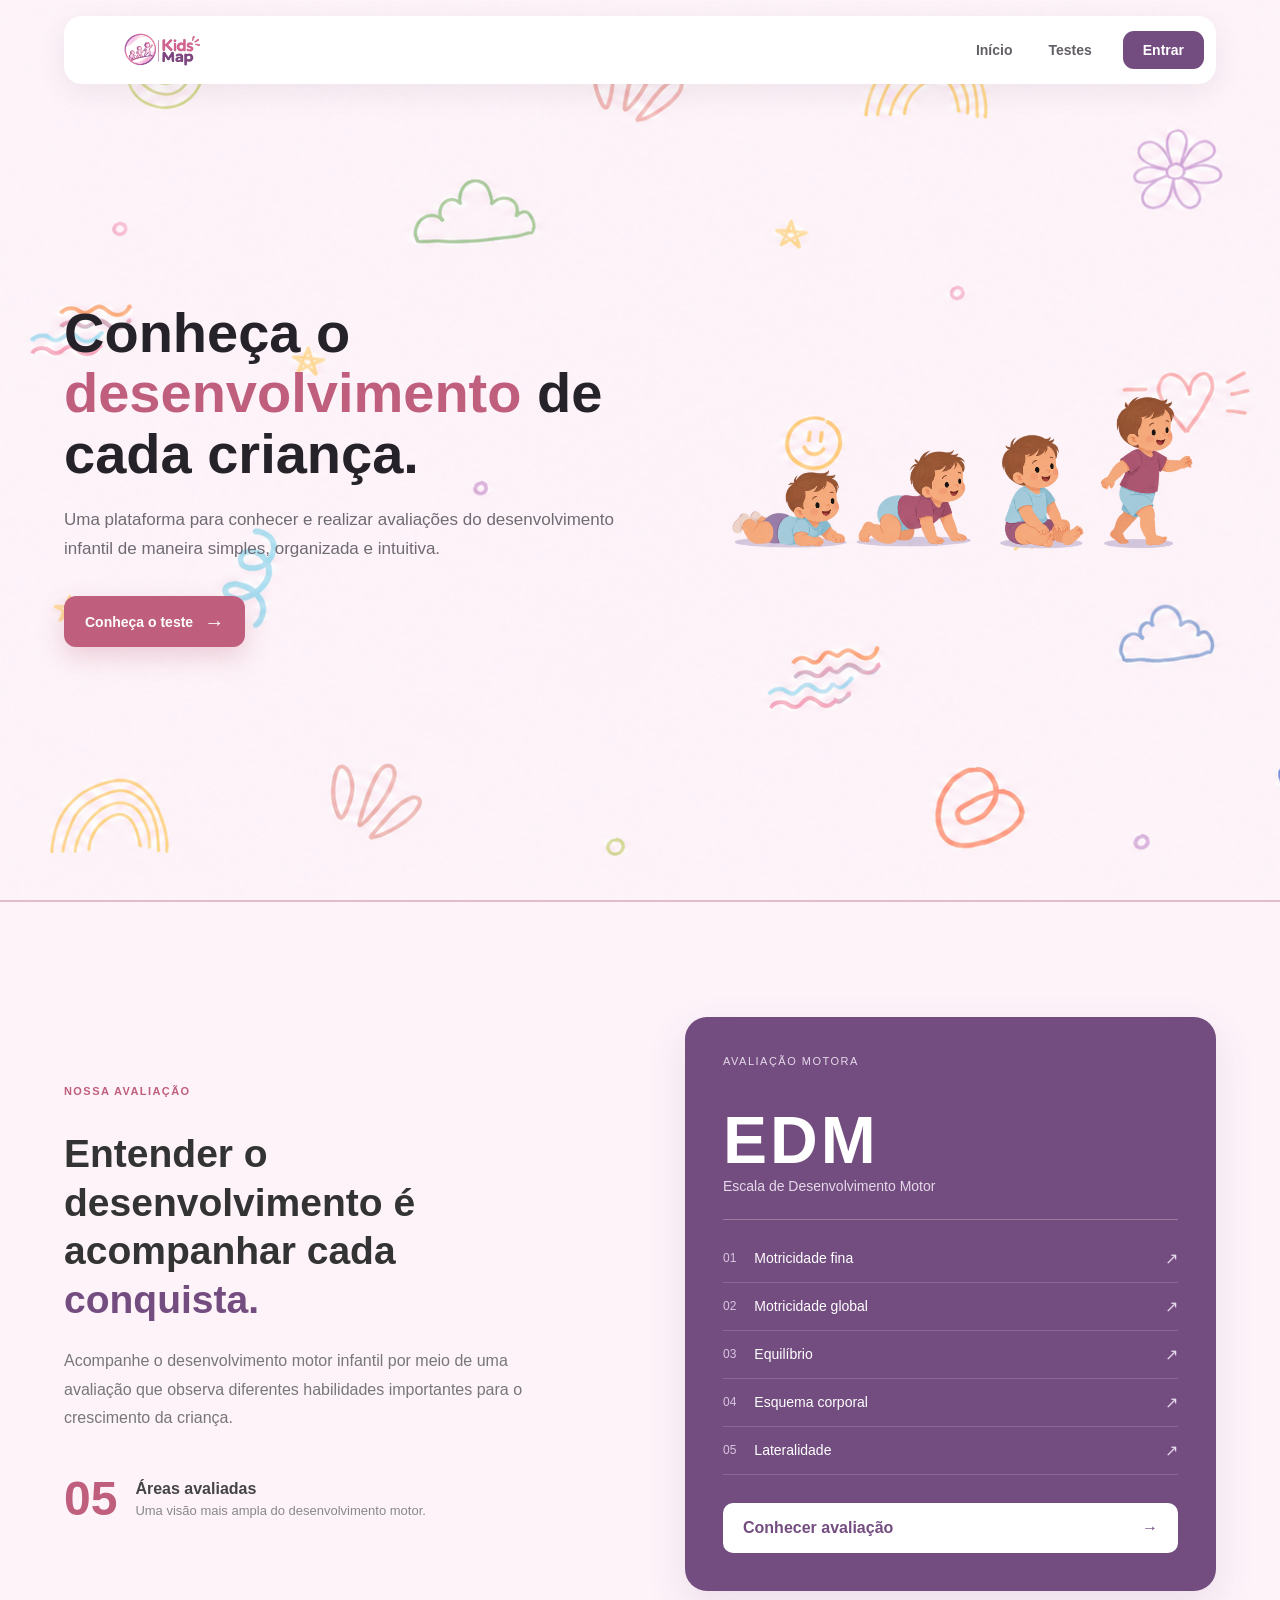
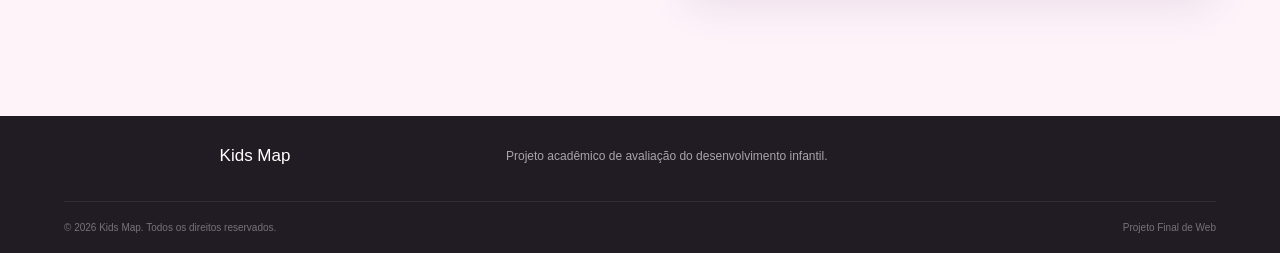
==== kids_map/index.html @ 522a92a3 "fs" ====
<!DOCTYPE html>
<html lang="pt-br">
<head>
    <meta charset="utf-8">
    <meta name="viewport" content="width=device-width, initial-scale=1">
    <title>kids map</title>
    <link rel="icon" type="image/x-icon" href="assets/imagens/icone.png">
    <link rel="stylesheet" href="./assets/css/index/estilo.css">
</head>

<body>
<!--nav-->
    <header>
        <nav>
            <!--verificar a logo com o nome para mudar essas linhas-->
              <a href="#" class="logo">
                  <img src="assets/imagens/logo.png" alt="Logo Desenvolve">
                </a>

            <button class="menu-botao"
                    type="button">
                <span></span>
                <span></span>
                <span></span>
            </button>
            <div class="nav-links">
                <a href="#inicio" class="link-nav">Início</a>
                <a href="#testes" class="link-nav">Testes</a>
                <a href="./entrada/login.php" class="nav-login">Entrar</a>
            </div>

        </nav>
    </header>
<!--hero e main-->
    <main>
<!--hero-->
        <section class="hero" id="inicio">

    <div class="hero-content">
        <h1>
            Conheça o
            <span>desenvolvimento</span>
            de cada criança.
        </h1>

        <p class="hero-descricao">
            Uma plataforma para conhecer e realizar avaliações
            do desenvolvimento infantil de maneira simples,
            organizada e intuitiva.
        </p>

        <div class="hero-botao">
            <a href="#testes" class="botao botao-1">
                Conheça o teste
                <span class="botao-flecha">→</span>
            </a>
        </div>
    </div>

    <div class="hero-image">
        <img src="assets/imagens/desen-infantil.png" alt="Crianças brincando">
    </div>

</section>
        
 <div class="divisor-secoes"></div>

       <!-- TESTES -->
<section class="testes" id="testes">

    <div class="testes-intro">

        <span class="section-label">NOSSA AVALIAÇÃO</span>

        <h2>
            Entender o desenvolvimento
            é acompanhar cada
            <span>conquista.</span>
        </h2>

        <p>
            Acompanhe o desenvolvimento motor infantil por meio
            de uma avaliação que observa diferentes habilidades
            importantes para o crescimento da criança.
        </p>

        <div class="testes-destaque">
            <span class="destaque-numero">05</span>
            <div>
                <strong>Áreas avaliadas</strong>
                <p>Uma visão mais ampla do desenvolvimento motor.</p>
            </div>
        </div>

    </div>

    <article class="edm-card">

        <div class="edm-card-topo">
            <span>AVALIAÇÃO MOTORA</span>
        </div>

        <div class="edm-titulo">
            <h3>EDM</h3>
            <p>Escala de Desenvolvimento Motor</p>
        </div>

        <div class="edm-linha"></div>

        <div class="edm-areas">

            <div class="edm-area">
                <span>01</span>
                <p>Motricidade fina</p>
                <span>↗</span>
            </div>

            <div class="edm-area">
                <span>02</span>
                <p>Motricidade global</p>
                <span>↗</span>
            </div>

            <div class="edm-area">
                <span>03</span>
                <p>Equilíbrio</p>
                <span>↗</span>
            </div>

            <div class="edm-area">
                <span>04</span>
                <p>Esquema corporal</p>
                <span>↗</span>
            </div>

            <div class="edm-area">
                <span>05</span>
                <p>Lateralidade</p>
                <span>↗</span>
            </div>

        </div>

        <a href="./entrada/cadastro.php" class="edm-botao">
            Conhecer avaliação
            <span>→</span>
        </a>

    </article>

</section>
    </main>
<!--footer-->
    <footer>

        <div class="footer-content">

            <a href="#inicio" class="logo footer-logo">Kids Map
        </a>

            <p>
                Projeto acadêmico de avaliação do desenvolvimento infantil.
            </p>

        </div>

        <div class="footer-bottom">
            <span>© 2026 Kids Map. Todos os direitos reservados.</span>
            <span>Projeto Final de Web</span>
        </div>

    </footer>

<script src="javascript/index.js" defer></script>
</body>
</html>
---- kids_map/assets/css/index/estilo.css ----
:root {
    --rosa-bebe: #FDF3F9;
    --rosa: #BF5F7D;
    --rosa-escuro: #a64d69;
    --roxo: #744D80;
    --roxo-escuro: #5f3e69;
    --azul: #067BC2;
    --azul-escuro: #05669f;
    --celeste: #C7EBF0;

    --preto: #000000;
    --texto: #252329;
    --texto-suave: #6f6b73;
    --branco: #ffffff;
    --fundo: #fbfafc;
    --fundo-roxo: #f5f0f6;

    --sombra: 0 18px 45px rgba(38, 23, 42, 0.10);
    --sombra-hover: 0 25px 55px rgba(38, 23, 42, 0.17);

    --radius: 24px;
    --transition: 0.3s ease;
}

* {
    margin: 0;
    padding: 0;
    box-sizing: border-box;
}

html {
    scroll-behavior: smooth;
    scroll-padding-top: 90px;
}

body {
    font-family: "DM Sans", sans-serif;
    color: var(--texto);
    background: var(--fundo);
    overflow-x: hidden;
}

a {
    color: var(--texto);
    text-decoration: none;
}

button,
a {
    -webkit-tap-highlight-color: transparent;
}

img {
    max-width: 100%;
}


/* ==================== NAVBAR ==================== */


.test-card {
    max-width: 680px;   /* era 420px */
    min-height: auto;
}

.card-areas {
    list-style: none;
    display: flex;
    flex-wrap: wrap;
    gap: 8px;
    margin-top: 20px;
}

.card-areas li {
    padding: 6px 12px;
    border-radius: 20px;
    background: var(--fundo-roxo);
    color: var(--roxo);
    font-size: 12px;
    font-weight: 700;
}

/* ==================== LOGO ==================== */

header {
    position: fixed;
    top: 0;
    left: 0;
    width: 100%;
    z-index: 1000;
    padding: 16px 5%;
}

nav {
    width: min(1180px, 100%);
    min-height: 68px;
    margin: 0 auto;
    padding: 0 12px 0 22px;

    display: flex;
    align-items: center;
    justify-content: space-between;

    background: #ffffff;
    border-radius: 18px;

    box-shadow: 0 8px 30px rgba(38, 23, 42, 0.07);
}

.logo {
    display: inline-flex;
    align-items: center;
    justify-content: center;
    margin-right: 20px;
}

.logo img {
    width: 150px;
    height: 50px;
    object-fit: contain;
}


.nav-links {
    display: flex;
    align-items: center;
    gap: 6px;
}

.link-nav {
    position: relative;
    padding: 10px 15px;
    color: #625e65;
    font-size: 14px;
    font-weight: bold;
    transition: var(--transition);
}

.link-nav::after {
    content: "";
    position: absolute;
    left: 15px;
    right: 15px;
    bottom: 5px;
    height: 2px;
    border-radius: 10px;
    background: var(--rosa);

    transform: scaleX(0);
    transform-origin: center;
    transition: var(--transition);
}

.link-nav:hover::after {
    transform: scaleX(1);
}

.nav-login {
    margin-left: 10px;
    padding: 11px 20px;

    color: var(--branco);
    background: var(--roxo);

    border-radius: 11px;
    font-size: 14px;
    font-weight: 700;

    transition: var(--transition);
}

.nav-login:hover {
    background: var(--roxo-escuro);
    transform: translateY(-2px);
    box-shadow: 0 8px 18px rgba(116, 77, 128, 0.25);
}

.menu-botao {
    display: none;
    width: 43px;
    height: 43px;

    border: 0;
    border-radius: 12px;
    background: var(--fundo-roxo);
    cursor: pointer;

    align-items: center;
    justify-content: center;
    flex-direction: column;
    gap: 5px;
}

.menu-botao span {
    display: block;
    width: 20px;
    height: 2px;
    border-radius: 10px;
    background: var(--roxo);
    transition: var(--transition);
}


/* ==================== HERO ==================== */

.hero {
    min-height: 100vh;
    position: relative;

    display: flex;
    align-items: center;
    gap: 40px;

    padding: 150px max(5%, calc((100vw - 1180px) / 2)) 100px;

    overflow: hidden;

    background-image: url("../../imagens/fundo.png");
    background-size: cover;
    background-position: center;
    background-repeat: no-repeat;
}

.hero-content {
    flex: 1.2;
}

.hero h1 {
    width: 100%;
    max-width: 680px;
    margin-bottom: 22px;

    font-family: "Plus Jakarta Sans", sans-serif;
    font-size: 56px;
    line-height: 1.08;
    font-weight: 800;
}

.hero h1 span {
    display: inline;
    color: var(--rosa);
}

.hero-descricao {
    width: 100%;
    max-width: 590px;
    margin-bottom: 32px;

    color: var(--texto-suave);
    font-size: 17px;
    line-height: 1.70;
}

.hero-image {
    flex: 1;
    margin: 0;

    display: flex;
    justify-content: flex-end;
    align-items: center;
}

.hero-image img {
    display: block;
    width: 100%;
    max-width: 520px;
    height: auto;
    border-radius: 0;
}

.hero-botao {
    display: flex;
    align-items: center;
    gap: 12px;
    flex-wrap: wrap;
}

.botao {
    height: 51px;
    padding: 0 21px;

    display: inline-flex;
    align-items: center;
    justify-content: center;
    gap: 11px;

    border-radius: 12px;

    font-size: 14px;
    font-weight: 700;

    transition: var(--transition);
}

.botao-1 {
    color: var(--branco);
    background: var(--rosa);
    box-shadow: 0 10px 24px rgba(191, 95, 125, 0.25);
}

.botao-1:hover {
    background: var(--rosa-escuro);
    transform: translateY(-3px);
    box-shadow: 0 15px 30px rgba(191, 95, 125, 0.30);
}

.botao-flecha {
    font-size: 20px;
    line-height: 1;
    transition: var(--transition);
}

.botao-1:hover .botao-flecha {
    transform: translateX(4px);
}



/* ==================== TESTES ==================== */

.testes {
    padding: 110px 10%;
    display: grid;
    grid-template-columns: 1fr 1fr;
    align-items: center;
    gap: 90px;
    background: #FAF8FB;
}

.testes-intro {
    max-width: 480px;
}

.testes-intro h2 {
    font-size: 39px;
    line-height: 1.25;
    color: #333;
    margin: 22px 0;
}

.testes-intro h2 span {
    color: #744D80;
}

.testes-intro > p {
    color: #777;
    font-size: 16px;
    line-height: 1.8;
}

.testes-destaque {
    display: flex;
    align-items: center;
    gap: 18px;
    margin-top: 38px;
}

.destaque-numero {
    font-size: 48px;
    font-weight: 600;
    color: #BF5F7D;
}

.testes-destaque strong {
    color: #444;
}

.testes-destaque p {
    font-size: 13px;
    color: #888;
    margin-top: 5px;
}

.edm-card {
    background: var(--roxo);
    color: white;
    padding: 38px;
    border-radius: 22px;
    box-shadow: 0 15px 40px rgba(116, 77, 128, 0.12);
}

.edm-card-topo {
    display: flex;
    justify-content: space-between;
    font-size: 11px;
    letter-spacing: 1.5px;
    color: #E5D9E9;
}

.edm-titulo {
    margin: 35px 0 25px;
}

.edm-titulo h3 {
    font-size: 66px;
    font-weight: 600;
    letter-spacing: 3px;
}

.edm-titulo p {
    color: #E5D9E9;
    font-size: 14px;
}

.edm-linha {
    height: 1px;
    background: rgba(255,255,255,0.25);
    margin-bottom: 15px;
}

.edm-area {
    display: flex;
    align-items: center;
    gap: 18px;
    padding: 14px 0;
    border-bottom: 1px solid rgba(255,255,255,0.15);
}

.edm-area > span:first-child {
    color: #D9C5E0;
    font-size: 12px;
}

.edm-area p {
    flex: 1;
    font-size: 14px;
}

.edm-area > span:last-child {
    color: #E5D9E9;
}

.edm-botao {
    display: flex;
    justify-content: space-between;
    align-items: center;
    margin-top: 28px;
    padding: 16px 20px;
    background: white;
    color: #744D80;
    text-decoration: none;
    border-radius: 10px;
    font-weight: 600;
    transition: 0.3s;
}

.edm-botao:hover {
    background: #F3EAF5;
    transform: translateY(-3px);
}


.testes {
    position: relative;
    overflow: hidden;
    padding: 115px 5% 125px;
    background: var(--rosa-bebe);
}

.section-heading {
    width: min(700px, 100%);
    margin: 0 auto 58px;
    text-align: center;
}

.section-label {
    display: inline-block;
    margin-bottom: 11px;

    color: var(--rosa);
    font-size: 11px;
    font-weight: 800;
    letter-spacing: 0.13em;
}

.section-heading h2,
.about-content h2 {
    font-family: "Plus Jakarta Sans", sans-serif;
    font-size: 42px;
    line-height: 1.15;
    letter-spacing: -0.045em;
}

.section-heading h2 span,
.about-content h2 span {
    color: var(--roxo);
}

.section-heading p {
    width: 100%;
    max-width: 540px;
    margin: 15px auto 0;

    color: var(--texto-suave);
    font-size: 15px;
}

.cards-container {
    width: min(1120px, 100%);
    margin: 0 auto;

    display: flex;
    flex-direction: row;
    justify-content: center;
    gap: 24px;
}

.test-card {
    width: 100%;
    max-width: 420px;
    min-height: 380px;
    position: relative;
    overflow: hidden;

    display: flex;
    flex-direction: column;

    padding: 29px;

    background: var(--branco);
    border: 1px solid #eee9ef;
    border-radius: var(--radius);

    box-shadow: 0 12px 35px rgba(38, 23, 42, 0.06);

    transition: transform 0.35s ease, box-shadow 0.35s ease;
}

.test-card::before {
    content: "";
    width: 115px;
    height: 115px;

    position: absolute;
    right: -50px;
    top: -50px;

    border-radius: 50%;
    opacity: 0.10;

    transition: 0.35s ease;
}

.test-card:hover {
    transform: translateY(-9px);
    box-shadow: var(--sombra-hover);
}

.test-card:hover::before {
    transform: scale(1.45);
}

.card-pink::before   { background: var(--rosa); }
.card-purple::before { background: var(--roxo); }
.card-blue::before   { background: var(--azul); }

.card-content {
    margin-top: 39px;
}

.card-label {
    color: #aaa4ac;
    font-size: 9px;
    font-weight: 800;
    letter-spacing: 0.13em;
}

.card-content h3 {
    margin-top: 4px;

    font-family: "Plus Jakarta Sans", sans-serif;
    font-size: 42px;
    line-height: 1;
    letter-spacing: -0.05em;
}

.card-pink h3   { color: var(--rosa); }
.card-purple h3 { color: var(--roxo); }
.card-blue h3   { color: var(--azul); }

.card-line {
    width: 36px;
    height: 3px;
    margin: 19px 0;

    border-radius: 10px;
}

.card-pink .card-line   { background: var(--rosa); }
.card-purple .card-line { background: var(--roxo); }
.card-blue .card-line   { background: var(--azul); }

.card-content p {
    color: var(--texto-suave);
    font-size: 13px;
    line-height: 1.7;
}

.card-link {
    margin-top: auto;
    padding-top: 24px;

    display: flex;
    align-items: center;
    gap: 8px;

    font-size: 12px;
    font-weight: 800;

    transition: var(--transition);
}

.card-pink .card-link   { color: var(--rosa); }
.card-purple .card-link { color: var(--roxo); }
.card-blue .card-link   { color: var(--azul); }

.card-link span {
    font-size: 19px;
    transition: var(--transition);
}

.card-link:hover span {
    transform: translateX(5px);
}



/* ==================== FOOTER ==================== */

footer {
    padding: 30px 5% 20px;
    background: #211c23;
    color: var(--branco);
}

.footer-content {
    width: min(1180px, 100%);
    margin: 0 auto;

    display: grid;
    grid-template-columns: 1.2fr 1fr 1fr;
    align-items: center;
    gap: 40px;
}

.footer-logo {
    color: var(--branco);
    font-family: "Plus Jakarta Sans", sans-serif;
    font-size: 17px;
}

.footer-content > p {
    max-width: 330px;
    color: #aaa3ac;
    font-size: 12px;
}

.footer-links {
    display: flex;
    justify-content: flex-end;
    gap: 22px;
}

.footer-links a {
    color: #c2bcc3;
    font-size: 12px;
    transition: var(--transition);
}

.footer-links a:hover {
    color: var(--celeste);
}

.footer-bottom {
    width: min(1180px, 100%);
    margin: 35px auto 0;
    padding-top: 20px;

    display: flex;
    justify-content: space-between;

    border-top: 1px solid rgba(255, 255, 255, 0.08);

    color: #77717a;
    font-size: 10px;
}
 .divisor-secoes {
    width: 100%;
    height: 1.5px;
    background: var(--rosa);
    opacity: 0.4;
}


/* ==================== RESPONSIVIDADE ==================== */

/* ================= TABLET ================= */
@media (max-width: 1000px) {

    .hero {
        gap: 20px;
    }

    .hero h1 {
        font-size: 44px;
    }

    .hero-descricao {
        font-size: 16px;
    }

    .about-section {
        gap: 50px;
    }

    .footer-content {
        grid-template-columns: 1fr 1fr;
    }

    .footer-content > p {
        order: 3;
        grid-column: 1 / -1;
        max-width: none;
    }
}

/* ================= CELULAR ================= */
@media (max-width: 760px) {

    html {
        scroll-padding-top: 80px;
    }

    /* NAV */
    header {
        padding: 10px 4%;
    }

    nav {
        position: relative;
        min-height: 61px;
        padding-left: 15px;
    }
   

    .logo {
        font-size: 16px;
    }

    .logo {
        margin-right: 0;
    }

    .logo img {
        width: 120px;
        height: 44px;
    }

    .menu-botao {
        display: flex;
    }

    .menu-botao.active span:nth-child(1) {
        transform: translateY(7px) rotate(45deg);
    }

    .menu-botao.active span:nth-child(2) {
        opacity: 0;
    }

    .menu-botao.active span:nth-child(3) {
        transform: translateY(-7px) rotate(-45deg);
    }

    .nav-links {
        position: absolute;
        top: calc(100% + 8px);
        left: 0;
        right: 0;

        flex-direction: column;
        align-items: stretch;
        gap: 2px;
        padding: 10px;

        background: rgba(255, 255, 255, 0.98);
        border: 1px solid rgba(116, 77, 128, 0.10);
        border-radius: 17px;
        box-shadow: var(--sombra);

        opacity: 0;
        visibility: hidden;
        transform: translateY(-8px);
        transition: var(--transition);
    }

    .nav-links.open {
        opacity: 1;
        visibility: visible;
        transform: translateY(0);
    }

    .link-nav {
        padding: 12px 14px;
        border-radius: 9px;
    }

    .link-nav::after {
        display: none;
    }

    .link-nav:hover {
        background: var(--fundo-roxo);
    }

    .nav-login {
        margin: 5px 0 0;
        text-align: center;
    }

    /* HERO */
    .hero {
        min-height: auto;
        flex-direction: column;
        gap: 35px;
        padding: 120px 6% 60px;
    }

    .hero-content {
        flex: none;
        width: 100%;
        text-align: center;
    }

    .hero h1 {
        font-size: 38px;
        margin-inline: auto;
    }

    .hero-descricao {
        margin: 0 auto 28px;
        font-size: 14px;
    }

    .hero-botao {
        justify-content: center;
    }

    .botao {
        height: 48px;
        font-size: 13px;
    }

    .hero-image {
        flex: none;
        width: 100%;
        justify-content: center;
    }

    .hero-image img {
        max-width: 420px;
        margin: 0 auto;
    }

    /* TESTE */
    .testes {
        padding: 80px 6%;
    }

    .section-heading {
        margin-bottom: 40px;
    }

    .section-heading h2,
    .about-content h2 {
        font-size: 32px;
    }

    .section-heading p {
        font-size: 13px;
    }

    .cards-container {
        flex-direction: column;
        align-items: center;
        gap: 17px;
    }

    .test-card {
        min-height: 340px;
        padding: 25px;
    }

    .card-content {
        margin-top: 30px;
    }

    /* FOOTER */
    footer {
        padding: 10px 6% 5px;
    }

    .footer-content {
        grid-template-columns: 1fr;
        gap: 7px;
    }

    .footer-content > p {
        grid-column: auto;
        order: initial;
    }

    .footer-links {
        justify-content: flex-start;
        flex-wrap: wrap;
        gap: 10px;
    }

    .footer-bottom {
        flex-direction: column;
        gap: 6px;
        line-height: 1.5;
    }
}

/* ================= 850px ================= */
@media (max-width: 850px) {
    .testes {
        grid-template-columns: 1fr;
        gap: 45px;
        padding: 75px 7%;
    }

    .testes-intro h2 {
        font-size: 32px;
    }

    .edm-card {
        padding: 28px;
    }
}

/* ================= CELULARES PEQUENOS ================= */
@media (max-width: 400px) {

    .hero {
        padding-left: 5%;
        padding-right: 5%;
    }

    .hero h1 {
        font-size: 34px;
    }

    .hero-botao {
        flex-direction: column;
        width: 100%;
    }

    .hero-botao .botao {
        width: 100%;
    }

    .test-card {
        min-height: 325px;
    }
}
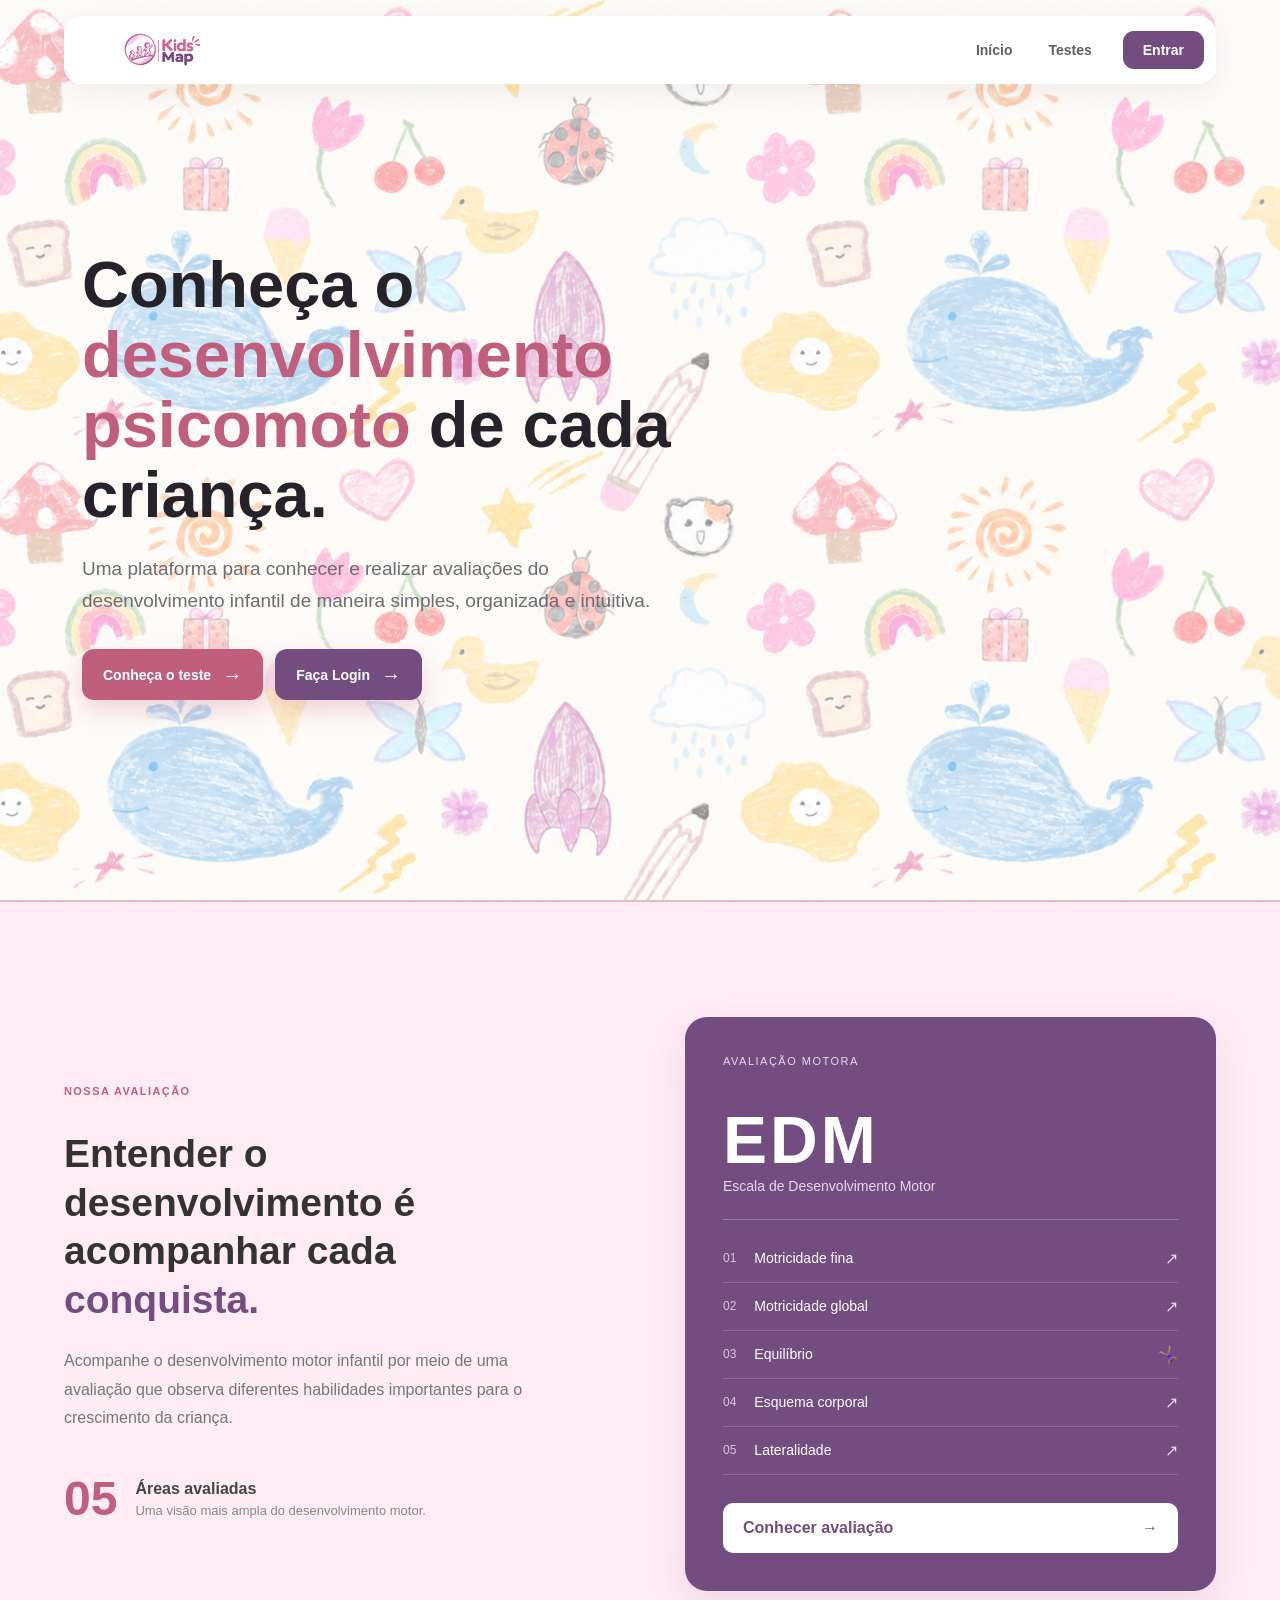
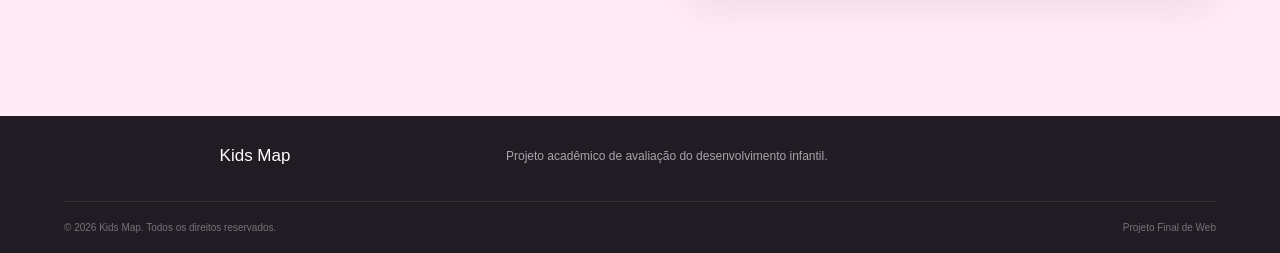
==== commit 153df2f1: "aa" ====
--- a/kids_map/index.html
+++ b/kids_map/index.html
@@ -5,16 +5,17 @@
     <meta name="viewport" content="width=device-width, initial-scale=1">
     <title>kids map</title>
     <link rel="icon" type="image/x-icon" href="assets/imagens/icone.png">
-    <link rel="stylesheet" href="./assets/css/index/estilo.css">
+    <link rel="stylesheet" href="./assets/css/index/index.css">
 </head>
 
 <body>
 <!--nav-->
     <header>
+
         <nav>
             <!--verificar a logo com o nome para mudar essas linhas-->
               <a href="#" class="logo">
-                  <img src="assets/imagens/logo.png" alt="Logo Desenvolve">
+                  <img src="assets/imagens/logo.png" alt="Logo Kids Map">
                 </a>
 
             <button class="menu-botao"
@@ -39,7 +40,7 @@
     <div class="hero-content">
         <h1>
             Conheça o
-            <span>desenvolvimento</span>
+            <span>desenvolvimento psicomoto</span>
             de cada criança.
         </h1>
 
@@ -54,12 +55,15 @@
                 Conheça o teste
                 <span class="botao-flecha">→</span>
             </a>
+            <a href="./entrada/login.php" class="botao botao-2">
+               Faça Login
+                <span class="botao-flecha">→</span>
+            </a>
+          
         </div>
     </div>
 
-    <div class="hero-image">
-        <img src="assets/imagens/desen-infantil.png" alt="Crianças brincando">
-    </div>
+
 
 </section>
         
@@ -124,7 +128,7 @@
             <div class="edm-area">
                 <span>03</span>
                 <p>Equilíbrio</p>
-                <span>↗</span>
+                <span>🤸🏽‍♀️</span>
             </div>
 
             <div class="edm-area">
@@ -171,6 +175,6 @@
 
     </footer>
 
-<script src="javascript/index.js" defer></script>
+<script src="assets/javascript/1-pagina-inicial.js"></script>
 </body>
 </html>
--- a/kids_map/assets/css/index/index.css
+++ b/kids_map/assets/css/index/index.css
@@ -0,0 +1,1028 @@
+:root {
+    --rosa-bebe: #ffecf4;
+    --rosa: #BF5F7D;
+    --rosa-escuro: #a64d69;
+    --roxo: #744D80;
+    --roxo-escuro: #5f3e69;
+    --azul: #067BC2;
+    --azul-escuro: #05669f;
+    --celeste: #C7EBF0;
+
+    --preto: #000000;
+    --texto: #252329;
+    --texto-suave: #6f6b73;
+    --branco: #ffffff;
+    --fundo: #fbfafc;
+    --fundo-roxo: #f5f0f6;
+
+    --sombra: 0 18px 45px rgba(38, 23, 42, 0.10);
+    --sombra-hover: 0 25px 55px rgba(38, 23, 42, 0.17);
+
+    --radius: 24px;
+    --transition: 0.3s ease;
+}
+
+* {
+    margin: 0;
+    padding: 0;
+    box-sizing: border-box;
+}
+
+html {
+    scroll-behavior: smooth;
+    scroll-padding-top: 90px;
+}
+
+body {
+    font-family: "DM Sans", sans-serif;
+    color: var(--texto);
+    background: var(--fundo);
+    overflow-x: hidden;
+}
+
+a {
+    color: var(--texto);
+    text-decoration: none;
+}
+
+button,
+a {
+    -webkit-tap-highlight-color: transparent;
+}
+
+img {
+    max-width: 100%;
+}
+
+
+/* ==================== NAVBAR ==================== */
+
+
+.test-card {
+    max-width: 680px;   /* era 420px */
+    min-height: auto;
+}
+
+.card-areas {
+    list-style: none;
+    display: flex;
+    flex-wrap: wrap;
+    gap: 8px;
+    margin-top: 20px;
+}
+
+.card-areas li {
+    padding: 6px 12px;
+    border-radius: 20px;
+    background: var(--fundo-roxo);
+    color: var(--roxo);
+    font-size: 12px;
+    font-weight: 700;
+}
+
+/* ==================== LOGO ==================== */
+
+header {
+    position: fixed;
+    top: 0;
+    left: 0;
+    width: 100%;
+    z-index: 1000;
+    padding: 16px 5%;
+}
+
+nav {
+    width: min(1180px, 100%);
+    min-height: 68px;
+    margin: 0 auto;
+    padding: 0 12px 0 22px;
+
+    display: flex;
+    align-items: center;
+    justify-content: space-between;
+
+    background: #ffffff;
+    border-radius: 18px;
+
+    box-shadow: 0 8px 30px rgba(38, 23, 42, 0.07);
+}
+
+.logo {
+    display: inline-flex;
+    align-items: center;
+    justify-content: center;
+    margin-right: 20px;
+}
+
+.logo img {
+    width: 150px;
+    height: 50px;
+    object-fit: contain;
+}
+
+
+.nav-links {
+    display: flex;
+    align-items: center;
+    gap: 6px;
+}
+
+.link-nav {
+    position: relative;
+    padding: 10px 15px;
+    color: #625e65;
+    font-size: 14px;
+    font-weight: bold;
+    transition: var(--transition);
+}
+
+.link-nav::after {
+    content: "";
+    position: absolute;
+    left: 15px;
+    right: 15px;
+    bottom: 5px;
+    height: 2px;
+    border-radius: 10px;
+    background: var(--rosa);
+
+    transform: scaleX(0);
+    transform-origin: center;
+    transition: var(--transition);
+}
+
+.link-nav:hover::after {
+    transform: scaleX(1);
+}
+
+.nav-login {
+    margin-left: 10px;
+    padding: 11px 20px;
+
+    color: var(--branco);
+    background: var(--roxo);
+
+    border-radius: 11px;
+    font-size: 14px;
+    font-weight: 700;
+
+    transition: var(--transition);
+}
+
+.nav-login:hover {
+    background: var(--roxo-escuro);
+    transform: translateY(-2px);
+    box-shadow: 0 8px 18px rgba(116, 77, 128, 0.25);
+}
+
+.menu-botao {
+    display: none;
+    width: 43px;
+    height: 43px;
+
+    border: 0;
+    border-radius: 12px;
+    background: var(--fundo-roxo);
+    cursor: pointer;
+
+    align-items: center;
+    justify-content: center;
+    flex-direction: column;
+    gap: 5px;
+}
+
+.menu-botao span {
+    display: block;
+    width: 20px;
+    height: 2px;
+    border-radius: 10px;
+    background: var(--roxo);
+    transition: var(--transition);
+}
+
+
+/* ==================== HERO ==================== */
+
+.hero {
+    min-height: 100vh;
+    position: relative;
+
+    display: flex;
+    align-items: center;
+    gap: 40px;
+
+    padding: 150px max(5%, calc((100vw - 1180px) / 2)) 100px;
+
+    overflow: hidden;
+
+    background-image: url("../../imagens/fundo.png");
+    background-size: cover;
+    background-position: center;
+    background-repeat: no-repeat;
+}
+
+.hero-content {
+
+    padding-left: 18px;
+}
+
+
+.hero h1 {
+    width: 100%;
+    max-width: 680px;
+    margin-bottom: 22px;
+
+    font-family: "Plus Jakarta Sans", sans-serif;
+    font-size: 65px;
+    line-height: 1.08;
+    font-weight: 800;
+}
+
+.hero h1 span {
+    display: inline;
+    color: var(--rosa);
+}
+
+.hero-descricao {
+    width: 100%;
+    max-width: 590px;
+    margin-bottom: 32px;
+
+    color: var(--texto-suave);
+    font-size: 19px;
+    line-height: 1.70;
+}
+
+.hero-image {
+    flex: 1;
+    margin: 0;
+
+    display: flex;
+    justify-content: flex-end;
+    align-items: center;
+}
+
+.hero-image img {
+    display: block;
+    width: 100%;
+    max-width: 520px;
+    height: auto;
+    border-radius: 0;
+}
+
+.hero-botao {
+    display: flex;
+    align-items: center;
+    gap: 12px;
+    flex-wrap: wrap;
+}
+
+.botao {
+    height: 51px;
+    padding: 0 21px;
+
+    display: inline-flex;
+    align-items: center;
+    justify-content: center;
+    gap: 11px;
+
+    border-radius: 12px;
+
+    font-size: 14px;
+    font-weight: 700;
+
+    transition: var(--transition);
+}
+
+.botao-1 {
+    color: var(--branco);
+    background: var(--rosa);
+    box-shadow: 0 10px 24px rgba(191, 95, 125, 0.25);
+}
+
+.botao-1:hover {
+    background: var(--rosa-escuro);
+    transform: translateY(-3px);
+    box-shadow: 0 15px 30px rgba(191, 95, 125, 0.30);
+}
+
+.botao-2{
+    color: var(--branco);
+    background: var(--roxo);
+    box-shadow: 0 10px 24px rgba(191, 95, 125, 0.25);
+}
+
+.botao-2:hover {
+    background: var(--rosa-escuro);
+    transform: translateY(-3px);
+    box-shadow: 0 15px 30px rgba(191, 95, 125, 0.30);
+}
+
+.botao-flecha {
+    font-size: 20px;
+    line-height: 1;
+    transition: var(--transition);
+}
+
+.botao-1:hover .botao-flecha {
+    transform: translateX(4px);
+}
+
+
+
+/* ==================== TESTES ==================== */
+
+.testes {
+    padding: 110px 10%;
+    display: grid;
+    grid-template-columns: 1fr 1fr;
+    align-items: center;
+    gap: 90px;
+
+}
+
+.testes-intro {
+    max-width: 480px;
+}
+
+.testes-intro h2 {
+    font-size: 39px;
+    line-height: 1.25;
+    color: #333;
+    margin: 22px 0;
+}
+
+.testes-intro h2 span {
+    color: #744D80;
+}
+
+.testes-intro > p {
+    color: #777;
+    font-size: 16px;
+    line-height: 1.8;
+}
+
+.testes-destaque {
+    display: flex;
+    align-items: center;
+    gap: 18px;
+    margin-top: 38px;
+}
+
+.destaque-numero {
+    font-size: 48px;
+    font-weight: 600;
+    color: #BF5F7D;
+}
+
+.testes-destaque strong {
+    color: #444;
+}
+
+.testes-destaque p {
+    font-size: 13px;
+    color: #888;
+    margin-top: 5px;
+}
+
+.edm-card {
+    background: var(--roxo);
+    color: white;
+    padding: 38px;
+    border-radius: 22px;
+    box-shadow: 0 15px 40px rgba(116, 77, 128, 0.12);
+}
+
+.edm-card-topo {
+    display: flex;
+    justify-content: space-between;
+    font-size: 11px;
+    letter-spacing: 1.5px;
+    color: #E5D9E9;
+}
+
+.edm-titulo {
+    margin: 35px 0 25px;
+}
+
+.edm-titulo h3 {
+    font-size: 66px;
+    font-weight: 600;
+    letter-spacing: 3px;
+}
+
+.edm-titulo p {
+    color: #E5D9E9;
+    font-size: 14px;
+}
+
+.edm-linha {
+    height: 1px;
+    background: rgba(255,255,255,0.25);
+    margin-bottom: 15px;
+}
+
+.edm-area {
+    display: flex;
+    align-items: center;
+    gap: 18px;
+    padding: 14px 0;
+    border-bottom: 1px solid rgba(255,255,255,0.15);
+}
+
+.edm-area > span:first-child {
+    color: #D9C5E0;
+    font-size: 12px;
+}
+
+.edm-area p {
+    flex: 1;
+    font-size: 14px;
+}
+
+.edm-area > span:last-child {
+    color: #E5D9E9;
+}
+
+.edm-botao {
+    display: flex;
+    justify-content: space-between;
+    align-items: center;
+    margin-top: 28px;
+    padding: 16px 20px;
+    background: white;
+    color: #744D80;
+    text-decoration: none;
+    border-radius: 10px;
+    font-weight: 600;
+    transition: 0.3s;
+}
+
+.edm-botao:hover {
+    background: #F3EAF5;
+    transform: translateY(-3px);
+}
+
+
+.testes {
+    position: relative;
+    overflow: hidden;
+    padding: 115px 5% 125px;
+    background: var(--rosa-bebe);
+}
+
+.section-heading {
+    width: min(700px, 100%);
+    margin: 0 auto 58px;
+    text-align: center;
+}
+
+.section-label {
+    display: inline-block;
+    margin-bottom: 11px;
+
+    color: var(--rosa);
+    font-size: 11px;
+    font-weight: 800;
+    letter-spacing: 0.13em;
+}
+
+.section-heading h2,
+.about-content h2 {
+    font-family: "Plus Jakarta Sans", sans-serif;
+    font-size: 42px;
+    line-height: 1.15;
+    letter-spacing: -0.045em;
+}
+
+.section-heading h2 span,
+.about-content h2 span {
+    color: var(--roxo);
+}
+
+.section-heading p {
+    width: 100%;
+    max-width: 540px;
+    margin: 15px auto 0;
+
+    color: var(--texto-suave);
+    font-size: 15px;
+}
+
+.cards-container {
+    width: min(1120px, 100%);
+    margin: 0 auto;
+
+    display: flex;
+    flex-direction: row;
+    justify-content: center;
+    gap: 24px;
+}
+
+.test-card {
+    width: 100%;
+    max-width: 420px;
+    min-height: 380px;
+    position: relative;
+    overflow: hidden;
+
+    display: flex;
+    flex-direction: column;
+
+    padding: 29px;
+
+    background: var(--branco);
+    border: 1px solid #eee9ef;
+    border-radius: var(--radius);
+
+    box-shadow: 0 12px 35px rgba(38, 23, 42, 0.06);
+
+    transition: transform 0.35s ease, box-shadow 0.35s ease;
+}
+
+.test-card::before {
+    content: "";
+    width: 115px;
+    height: 115px;
+
+    position: absolute;
+    right: -50px;
+    top: -50px;
+
+    border-radius: 50%;
+    opacity: 0.10;
+
+    transition: 0.35s ease;
+}
+
+.test-card:hover {
+    transform: translateY(-9px);
+    box-shadow: var(--sombra-hover);
+}
+
+.test-card:hover::before {
+    transform: scale(1.45);
+}
+
+.card-pink::before   { background: var(--rosa); }
+.card-purple::before { background: var(--roxo); }
+.card-blue::before   { background: var(--azul); }
+
+.card-content {
+    margin-top: 39px;
+}
+
+.card-label {
+    color: #aaa4ac;
+    font-size: 9px;
+    font-weight: 800;
+    letter-spacing: 0.13em;
+}
+
+.card-content h3 {
+    margin-top: 4px;
+
+    font-family: "Plus Jakarta Sans", sans-serif;
+    font-size: 42px;
+    line-height: 1;
+    letter-spacing: -0.05em;
+}
+
+.card-pink h3   { color: var(--rosa); }
+.card-purple h3 { color: var(--roxo); }
+.card-blue h3   { color: var(--azul); }
+
+.card-line {
+    width: 36px;
+    height: 3px;
+    margin: 19px 0;
+
+    border-radius: 10px;
+}
+
+.card-pink .card-line   { background: var(--rosa); }
+.card-purple .card-line { background: var(--roxo); }
+.card-blue .card-line   { background: var(--azul); }
+
+.card-content p {
+    color: var(--texto-suave);
+    font-size: 13px;
+    line-height: 1.7;
+}
+
+.card-link {
+    margin-top: auto;
+    padding-top: 24px;
+
+    display: flex;
+    align-items: center;
+    gap: 8px;
+
+    font-size: 12px;
+    font-weight: 800;
+
+    transition: var(--transition);
+}
+
+.card-pink .card-link   { color: var(--rosa); }
+.card-purple .card-link { color: var(--roxo); }
+.card-blue .card-link   { color: var(--azul); }
+
+.card-link span {
+    font-size: 19px;
+    transition: var(--transition);
+}
+
+.card-link:hover span {
+    transform: translateX(5px);
+}
+
+
+
+/* ==================== FOOTER ==================== */
+
+footer {
+    padding: 30px 5% 20px;
+    background: #211c23;
+    color: var(--branco);
+}
+
+.footer-content {
+    width: min(1180px, 100%);
+    margin: 0 auto;
+
+    display: grid;
+    grid-template-columns: 1.2fr 1fr 1fr;
+    align-items: center;
+    gap: 40px;
+}
+
+.footer-logo {
+    color: var(--branco);
+    font-family: "Plus Jakarta Sans", sans-serif;
+    font-size: 17px;
+}
+
+.footer-content > p {
+    max-width: 330px;
+    color: #aaa3ac;
+    font-size: 12px;
+}
+
+.footer-links {
+    display: flex;
+    justify-content: flex-end;
+    gap: 22px;
+}
+
+.footer-links a {
+    color: #c2bcc3;
+    font-size: 12px;
+    transition: var(--transition);
+}
+
+.footer-links a:hover {
+    color: var(--celeste);
+}
+
+.footer-bottom {
+    width: min(1180px, 100%);
+    margin: 35px auto 0;
+    padding-top: 20px;
+
+    display: flex;
+    justify-content: space-between;
+
+    border-top: 1px solid rgba(255, 255, 255, 0.08);
+
+    color: #77717a;
+    font-size: 10px;
+}
+ .divisor-secoes {
+    width: 100%;
+    height: 1.5px;
+    background: var(--rosa);
+    opacity: 0.4;
+}
+
+
+/* ==================== RESPONSIVIDADE ==================== */
+
+/* ================= TABLET ================= */
+@media (max-width: 1000px) {
+
+    .hero {
+        min-height: auto;
+    flex-direction: column;
+    gap: 0;
+    margin-top: 80px;
+}
+
+.hero-content {
+
+    padding-left: 22px;
+    flex: none;
+    width: 100%;
+    text-align: center;
+}
+.hero h1 {
+    margin-bottom: 55px;
+}
+
+.hero-descricao {
+    margin-bottom: 65px;
+    line-height: 1.70;
+}
+
+.hero-botao {
+    margin-top: 55px;
+}
+
+.hero-image {
+    flex: none;
+    width: 100%;
+    justify-content: center;
+    margin-top: 45px;
+}
+
+.hero-image img {
+    max-width: 420px;
+    margin: 0 auto;
+}
+
+    .about-section {
+        gap: 50px;
+    }
+
+    .footer-content {
+        grid-template-columns: 1fr 1fr;
+    }
+
+    .footer-content > p {
+        order: 3;
+        grid-column: 1 / -1;
+        max-width: none;
+    }
+}
+
+/* ================= CELULAR ================= */
+@media (max-width: 760px) {
+
+    html {
+        scroll-padding-top: 80px;
+    }
+
+    /* NAV */
+    header {
+        padding: 10px 4%;
+    }
+
+    nav {
+        position: relative;
+        min-height: 61px;
+        padding-left: 15px;
+    }
+   
+
+    .logo {
+        font-size: 16px;
+    }
+
+    .logo {
+        margin-right: 0;
+    }
+
+    .logo img {
+        width: 120px;
+        height: 44px;
+    }
+
+    .menu-botao {
+        display: flex;
+    }
+
+    .menu-botao.active span:nth-child(1) {
+        transform: translateY(7px) rotate(45deg);
+    }
+
+    .menu-botao.active span:nth-child(2) {
+        opacity: 0;
+    }
+
+    .menu-botao.active span:nth-child(3) {
+        transform: translateY(-7px) rotate(-45deg);
+    }
+
+    .nav-links {
+        position: absolute;
+        top: calc(100% + 8px);
+        left: 0;
+        right: 0;
+
+        flex-direction: column;
+        align-items: stretch;
+        gap: 2px;
+        padding: 10px;
+
+        background: rgba(255, 255, 255, 0.98);
+        border: 1px solid rgba(116, 77, 128, 0.10);
+        border-radius: 17px;
+        box-shadow: var(--sombra);
+
+        opacity: 0;
+        visibility: hidden;
+        transform: translateY(-8px);
+        transition: var(--transition);
+    }
+
+    .nav-links.open {
+        opacity: 1;
+        visibility: visible;
+        transform: translateY(0);
+    }
+
+    .link-nav {
+        padding: 12px 14px;
+        border-radius: 9px;
+    }
+
+    .link-nav::after {
+        display: none;
+    }
+
+    .link-nav:hover {
+        background: var(--fundo-roxo);
+    }
+
+    .nav-login {
+        margin: 5px 0 0;
+        text-align: center;
+    }
+
+    /* HERO */
+    .hero {
+        min-height: auto;
+        flex-direction: column;
+        gap: 35px;
+        padding: 120px 6% 60px;
+    }
+
+    .hero-content {
+        flex: none;
+        width: 100%;
+        text-align: center;
+    }
+
+    .hero h1 {
+        font-size: 38px;
+        margin-inline: auto;
+    }
+
+    .hero-descricao {
+        margin: 0 auto 28px;
+        font-size: 14px;
+    }
+
+    .hero-botao {
+    display: flex;
+    flex-direction: row !important;
+    flex-wrap: nowrap;
+    justify-content: center;
+    align-items: center;
+    gap: 10px;
+    width: 100%;
+}
+
+.hero-botao .botao {
+    flex: 1 1 0;
+    width: 50%;
+    max-width: none;
+    min-width: 0;
+    height: 48px;
+    padding: 0 5px;
+    font-size: 12px;
+    gap: 5px;
+    white-space: nowrap;
+}
+
+ 
+
+    .botao {
+        height: 48px;
+        font-size: 13px;
+    }
+
+    .hero-image {
+        flex: none;
+        width: 100%;
+        justify-content: center;
+    }
+
+    .hero-image img {
+        max-width: 420px;
+        margin: 0 auto;
+    }
+
+    /* TESTE */
+    .testes {
+        padding: 80px 6%;
+    }
+
+    .section-heading {
+        margin-bottom: 40px;
+    }
+
+    .section-heading h2,
+    .about-content h2 {
+        font-size: 32px;
+    }
+
+    .section-heading p {
+        font-size: 13px;
+    }
+
+    .cards-container {
+        flex-direction: column;
+        align-items: center;
+        gap: 17px;
+    }
+
+    .test-card {
+        min-height: 340px;
+        padding: 25px;
+    }
+
+    .card-content {
+        margin-top: 30px;
+    }
+
+    /* FOOTER */
+    footer {
+        padding: 10px 6% 5px;
+    }
+
+    .footer-content {
+        grid-template-columns: 1fr;
+        gap: 7px;
+    }
+
+    .footer-content > p {
+        grid-column: auto;
+        order: initial;
+    }
+
+    .footer-links {
+        justify-content: flex-start;
+        flex-wrap: wrap;
+        gap: 10px;
+    }
+
+    .footer-bottom {
+        flex-direction: column;
+        gap: 6px;
+        line-height: 1.5;
+    }
+}
+
+/* ================= 850px ================= */
+@media (max-width: 850px) {
+    .testes {
+        grid-template-columns: 1fr;
+        gap: 45px;
+        padding: 75px 7%;
+    }
+
+    .testes-intro h2 {
+        font-size: 32px;
+    }
+
+    .edm-card {
+        padding: 28px;
+    }
+}
+
+/* ================= CELULARES PEQUENOS ================= */
+@media (max-width: 400px) {
+
+    .hero {
+        padding-left: 5%;
+        padding-right: 5%;
+    }
+
+    .hero h1 {
+        font-size: 34px;
+    }
+
+    .hero-botao {
+    flex-direction: row !important;
+    flex-wrap: nowrap;
+}
+
+.hero-botao .botao {
+    width: 50%;
+}
+
+    .test-card {
+        min-height: 325px;
+    }
+}
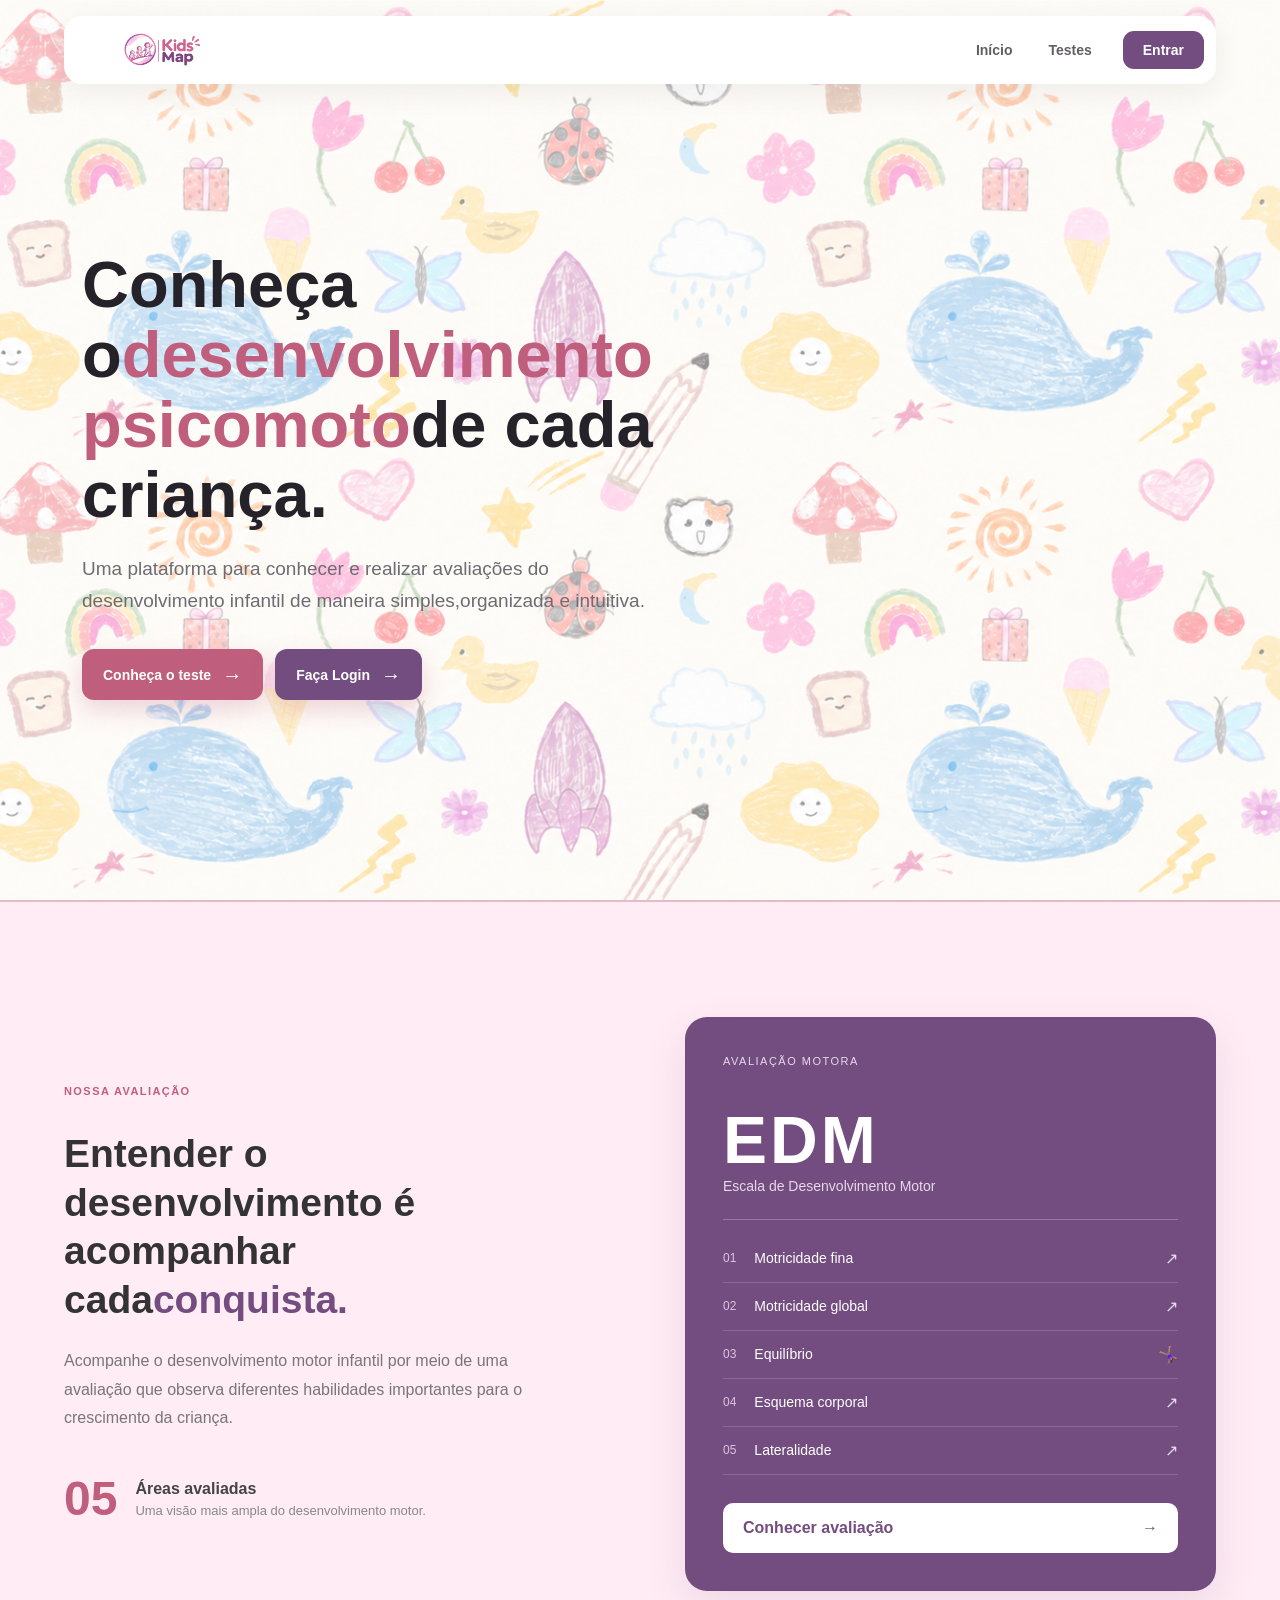
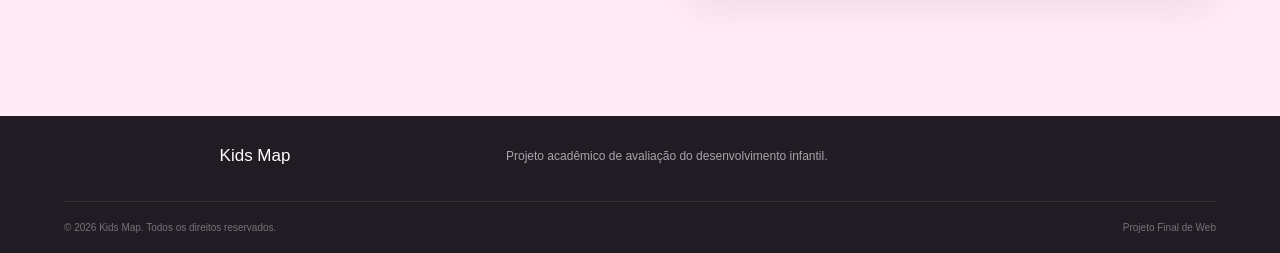
==== commit c65aacbd: "da" ====
--- a/kids_map/index.html
+++ b/kids_map/index.html
@@ -9,17 +9,12 @@
 </head>
 
 <body>
-<!--nav-->
     <header>
-
         <nav>
-            <!--verificar a logo com o nome para mudar essas linhas-->
-              <a href="#" class="logo">
-                  <img src="assets/imagens/logo.png" alt="Logo Kids Map">
-                </a>
-
-            <button class="menu-botao"
-                    type="button">
+            <a href="#" class="logo">
+                <img src="assets/imagens/logo.png" alt="Logo Kids Map">
+            </a>
+            <button class="menu-botao"type="button">
                 <span></span>
                 <span></span>
                 <span></span>
@@ -29,152 +24,94 @@
                 <a href="#testes" class="link-nav">Testes</a>
                 <a href="./entrada/login.php" class="nav-login">Entrar</a>
             </div>
-
         </nav>
     </header>
-<!--hero e main-->
     <main>
-<!--hero-->
         <section class="hero" id="inicio">
-
-    <div class="hero-content">
-        <h1>
-            Conheça o
-            <span>desenvolvimento psicomoto</span>
-            de cada criança.
-        </h1>
-
-        <p class="hero-descricao">
-            Uma plataforma para conhecer e realizar avaliações
-            do desenvolvimento infantil de maneira simples,
-            organizada e intuitiva.
-        </p>
-
-        <div class="hero-botao">
-            <a href="#testes" class="botao botao-1">
-                Conheça o teste
-                <span class="botao-flecha">→</span>
-            </a>
-            <a href="./entrada/login.php" class="botao botao-2">
-               Faça Login
-                <span class="botao-flecha">→</span>
-            </a>
-          
-        </div>
-    </div>
-
-
-
-</section>
-        
- <div class="divisor-secoes"></div>
-
-       <!-- TESTES -->
-<section class="testes" id="testes">
-
-    <div class="testes-intro">
-
-        <span class="section-label">NOSSA AVALIAÇÃO</span>
-
-        <h2>
-            Entender o desenvolvimento
-            é acompanhar cada
-            <span>conquista.</span>
-        </h2>
-
-        <p>
-            Acompanhe o desenvolvimento motor infantil por meio
-            de uma avaliação que observa diferentes habilidades
-            importantes para o crescimento da criança.
-        </p>
-
-        <div class="testes-destaque">
-            <span class="destaque-numero">05</span>
-            <div>
-                <strong>Áreas avaliadas</strong>
-                <p>Uma visão mais ampla do desenvolvimento motor.</p>
+        <div class="hero-content">
+            <h1>Conheça o<span>desenvolvimento psicomoto</span>de cada criança.</h1>
+            <p class="hero-descricao">Uma plataforma para conhecer e realizar avaliações do desenvolvimento infantil de maneira simples,organizada e intuitiva.</p>
+            <div class="hero-botao">
+                <a href="#testes" class="botao botao-1">Conheça o teste<span class="botao-flecha">→</span></a>
+                <a href="./entrada/login.php" class="botao botao-2">Faça Login<span class="botao-flecha">→</span></a>
             </div>
         </div>
+        </section>
 
-    </div>
+        <div class="divisor-secoes"></div>
 
-    <article class="edm-card">
+        <section class="testes" id="testes">
+            <div class="testes-intro">
+                <span class="section-label">NOSSA AVALIAÇÃO</span>
+                <h2>Entender o desenvolvimento é acompanhar cada<span>conquista.</span></h2>
+                <p>Acompanhe o desenvolvimento motor infantil por meio de uma avaliação que observa diferentes habilidades importantes para o crescimento da criança.</p>
+                <div class="testes-destaque">
+                    <span class="destaque-numero">05</span>
+                    <div>
+                        <strong>Áreas avaliadas</strong>
+                        <p>Uma visão mais ampla do desenvolvimento motor.</p>
+                    </div>
+                </div>
 
-        <div class="edm-card-topo">
-            <span>AVALIAÇÃO MOTORA</span>
+            </div>
+            <article class="edm-card">
+                <div class="edm-card-topo">
+                    <span>AVALIAÇÃO MOTORA</span>
+                </div>
+                <div class="edm-titulo">
+                    <h3>EDM</h3>
+                    <p>Escala de Desenvolvimento Motor</p>
+                </div>
+                <div class="edm-linha"></div>
+
+                <div class="edm-areas">
+                    <div class="edm-area">
+                        <span>01</span>
+                        <p>Motricidade fina</p>
+                        <span>↗</span>
+                    </div>
+
+                    <div class="edm-area">
+                        <span>02</span>
+                        <p>Motricidade global</p>
+                        <span>↗</span>
+                    </div>
+
+                    <div class="edm-area">
+                        <span>03</span>
+                        <p>Equilíbrio</p>
+                        <span>🤸🏽‍♀️</span>
+                    </div>
+
+                    <div class="edm-area">
+                        <span>04</span>
+                        <p>Esquema corporal</p>
+                        <span>↗</span>
+                    </div>
+
+                    <div class="edm-area">
+                        <span>05</span>
+                        <p>Lateralidade</p>
+                        <span>↗</span>
+                    </div>
+                </div>
+                <a href="./entrada/cadastro.php" class="edm-botao">Conhecer avaliação<span>→</span></a>
+
+            </article>
+
+        </section>
+    </main>
+    <footer>
+        <div class="footer-content">
+            <a href="#inicio" class="logo footer-logo">Kids Map</a>
+            <p>Projeto acadêmico de avaliação do desenvolvimento infantil.</p>
         </div>
-
-        <div class="edm-titulo">
-            <h3>EDM</h3>
-            <p>Escala de Desenvolvimento Motor</p>
-        </div>
-
-        <div class="edm-linha"></div>
-
-        <div class="edm-areas">
-
-            <div class="edm-area">
-                <span>01</span>
-                <p>Motricidade fina</p>
-                <span>↗</span>
-            </div>
-
-            <div class="edm-area">
-                <span>02</span>
-                <p>Motricidade global</p>
-                <span>↗</span>
-            </div>
-
-            <div class="edm-area">
-                <span>03</span>
-                <p>Equilíbrio</p>
-                <span>🤸🏽‍♀️</span>
-            </div>
-
-            <div class="edm-area">
-                <span>04</span>
-                <p>Esquema corporal</p>
-                <span>↗</span>
-            </div>
-
-            <div class="edm-area">
-                <span>05</span>
-                <p>Lateralidade</p>
-                <span>↗</span>
-            </div>
-
-        </div>
-
-        <a href="./entrada/cadastro.php" class="edm-botao">
-            Conhecer avaliação
-            <span>→</span>
-        </a>
-
-    </article>
-
-</section>
-    </main>
-<!--footer-->
-    <footer>
-
-        <div class="footer-content">
-
-            <a href="#inicio" class="logo footer-logo">Kids Map
-        </a>
-
-            <p>
-                Projeto acadêmico de avaliação do desenvolvimento infantil.
-            </p>
-
-        </div>
-
         <div class="footer-bottom">
             <span>© 2026 Kids Map. Todos os direitos reservados.</span>
             <span>Projeto Final de Web</span>
         </div>
-
     </footer>
 
-<script src="assets/javascript/1-pagina-inicial.js"></script>
+<script src="assets/javascript/index.js"></script>
 </body>
 </html>
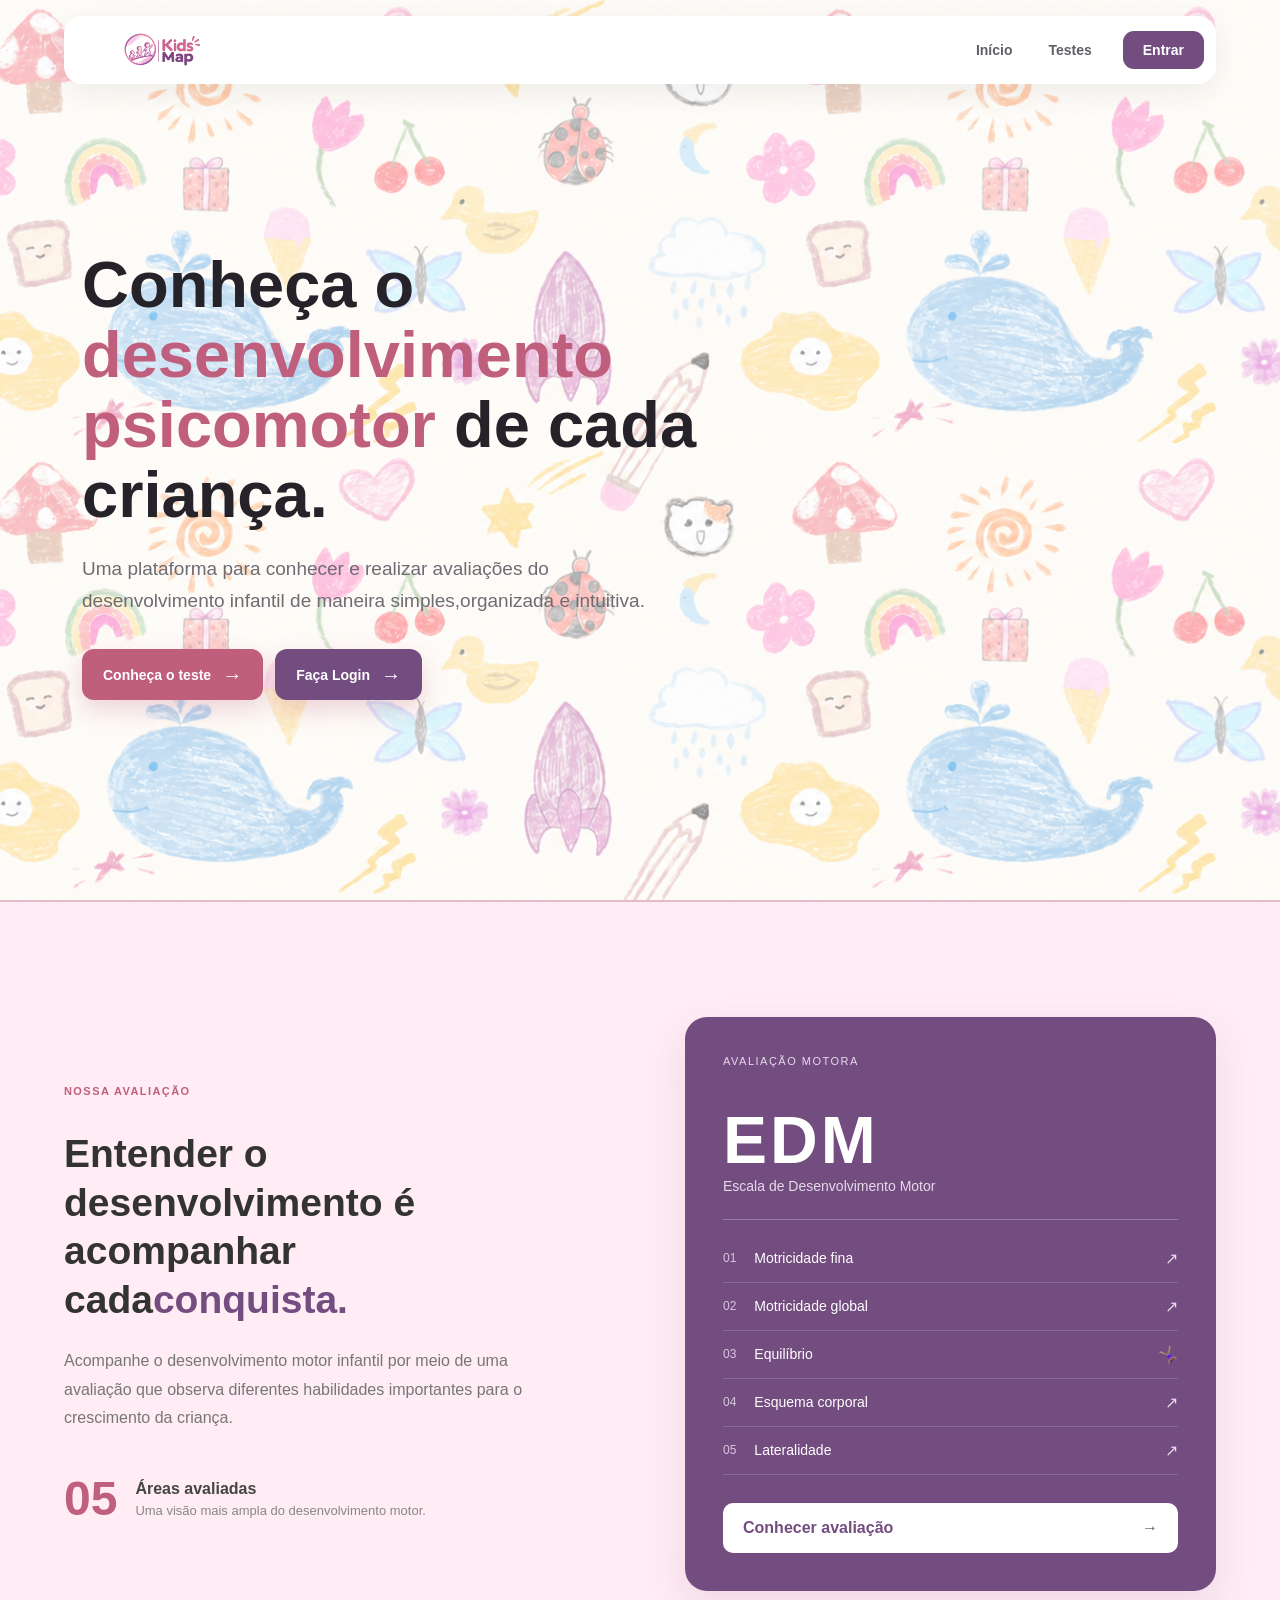
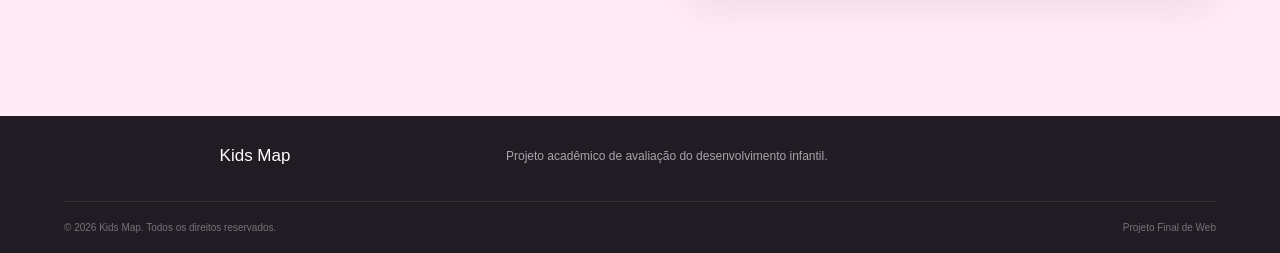
==== commit 325a17a8: "kk" ====
--- a/kids_map/index.html
+++ b/kids_map/index.html
@@ -7,7 +7,6 @@
     <link rel="icon" type="image/x-icon" href="assets/imagens/icone.png">
     <link rel="stylesheet" href="./assets/css/index/index.css">
 </head>
-
 <body>
     <header>
         <nav>
@@ -29,7 +28,7 @@
     <main>
         <section class="hero" id="inicio">
         <div class="hero-content">
-            <h1>Conheça o<span>desenvolvimento psicomoto</span>de cada criança.</h1>
+            <h1>Conheça o <span>desenvolvimento psicomotor </span>de cada criança.</h1>
             <p class="hero-descricao">Uma plataforma para conhecer e realizar avaliações do desenvolvimento infantil de maneira simples,organizada e intuitiva.</p>
             <div class="hero-botao">
                 <a href="#testes" class="botao botao-1">Conheça o teste<span class="botao-flecha">→</span></a>
@@ -114,4 +113,4 @@
 
 <script src="assets/javascript/index.js"></script>
 </body>
-</html>
+</html>
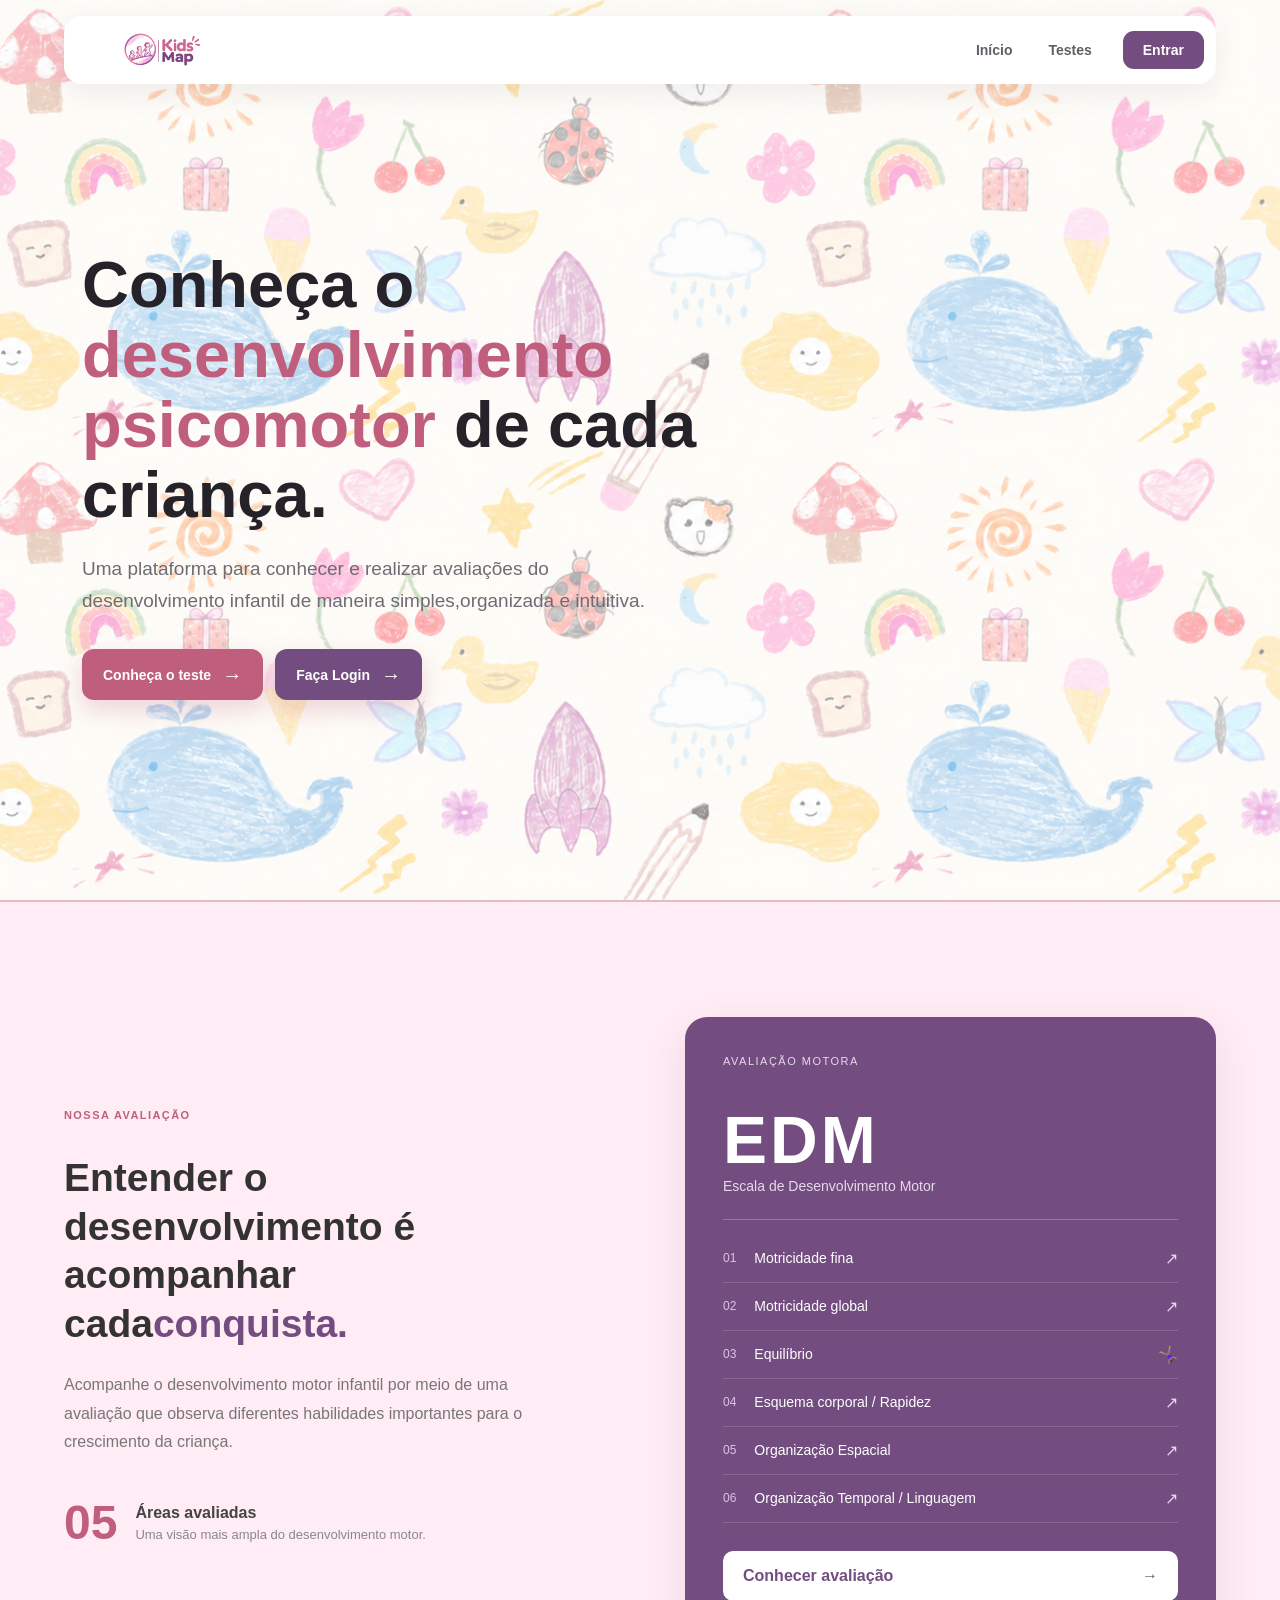
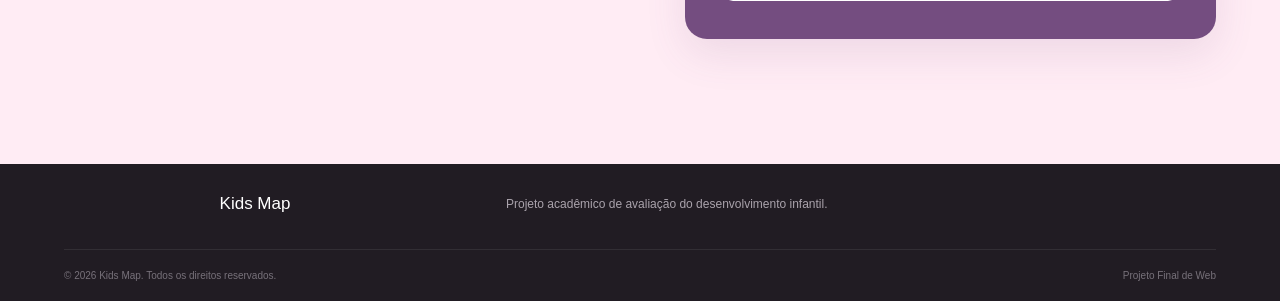
==== commit bc7cc7a6: "oi" ====
--- a/kids_map/index.html
+++ b/kids_map/index.html
@@ -84,13 +84,20 @@
 
                     <div class="edm-area">
                         <span>04</span>
-                        <p>Esquema corporal</p>
+                        <p>Esquema corporal / Rapidez</p>
                         <span>↗</span>
                     </div>
 
                     <div class="edm-area">
                         <span>05</span>
-                        <p>Lateralidade</p>
+                        <p>Organização Espacial</p>
+                        <span>↗</span>
+                        
+    
+                    </div>
+                    <div class="edm-area">
+                        <span>06</span>
+                        <p>Organização Temporal / Linguagem</p>
                         <span>↗</span>
                     </div>
                 </div>
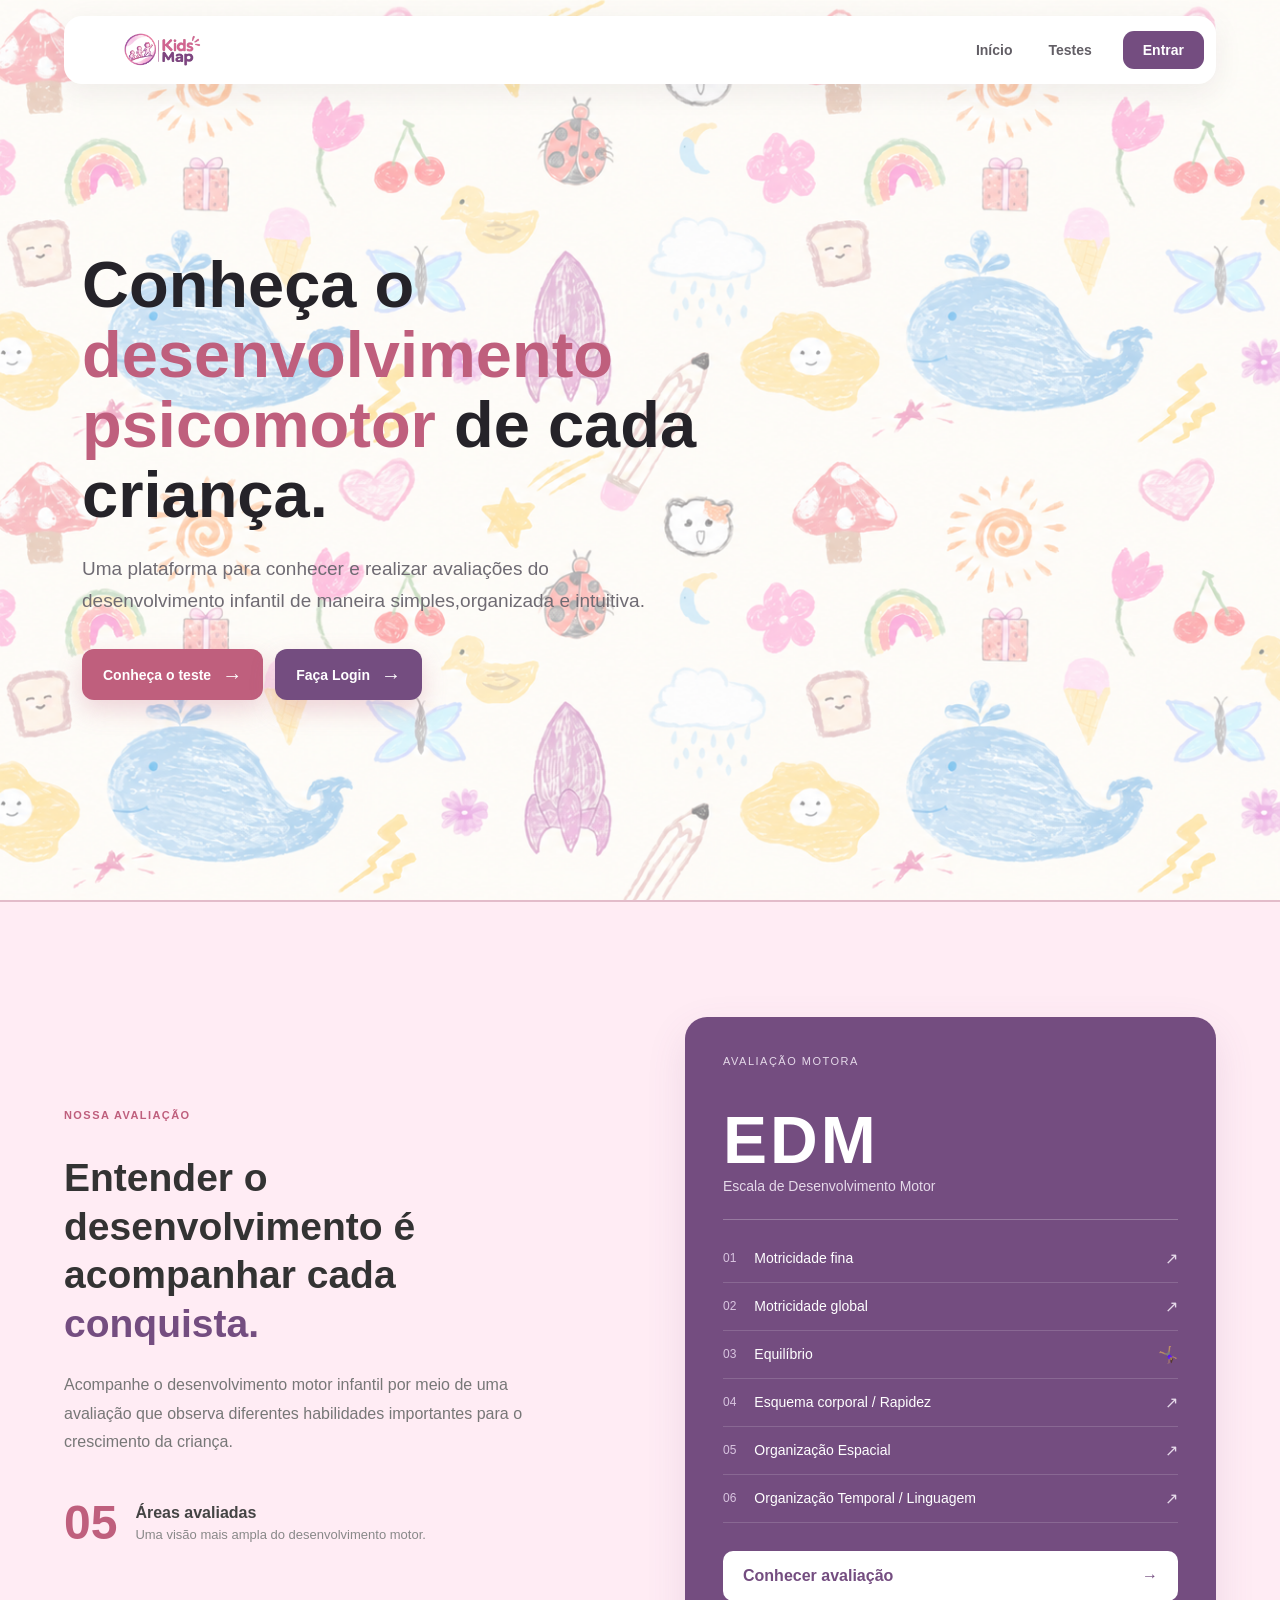
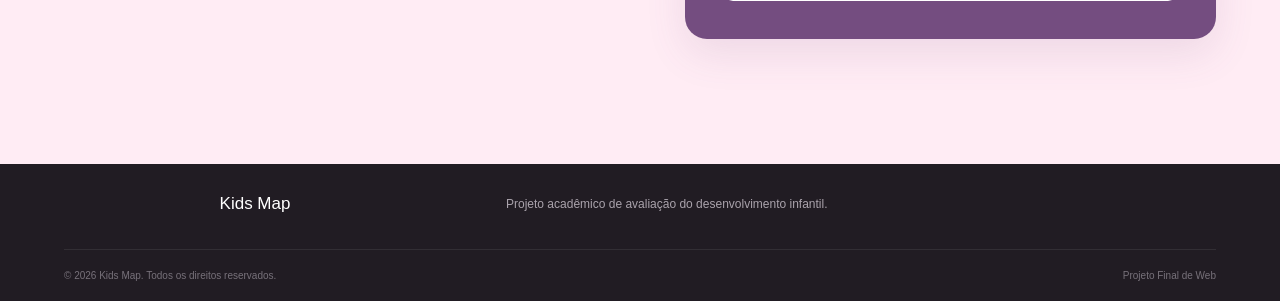
==== commit c8655af8: "oi" ====
--- a/kids_map/index.html
+++ b/kids_map/index.html
@@ -42,7 +42,7 @@
         <section class="testes" id="testes">
             <div class="testes-intro">
                 <span class="section-label">NOSSA AVALIAÇÃO</span>
-                <h2>Entender o desenvolvimento é acompanhar cada<span>conquista.</span></h2>
+                <h2>Entender o desenvolvimento é acompanhar cada<span> conquista.</span></h2>
                 <p>Acompanhe o desenvolvimento motor infantil por meio de uma avaliação que observa diferentes habilidades importantes para o crescimento da criança.</p>
                 <div class="testes-destaque">
                     <span class="destaque-numero">05</span>
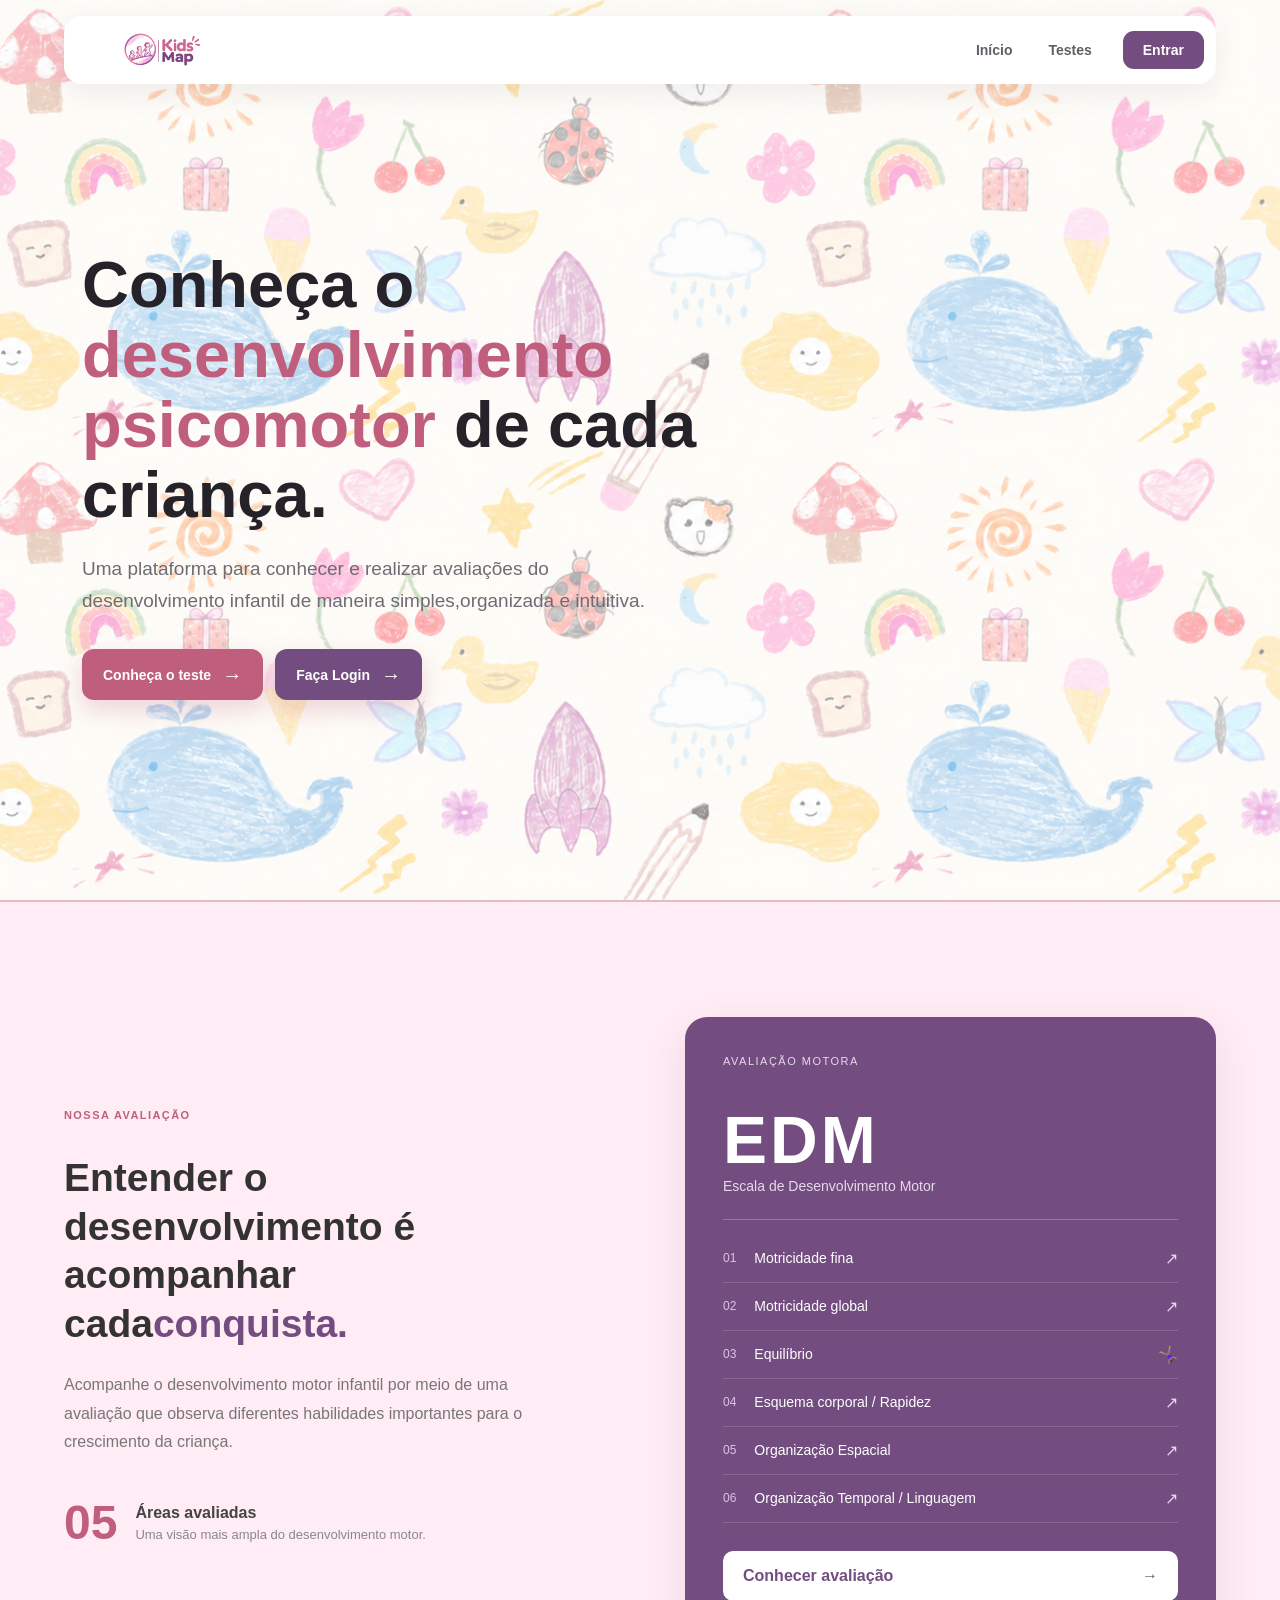
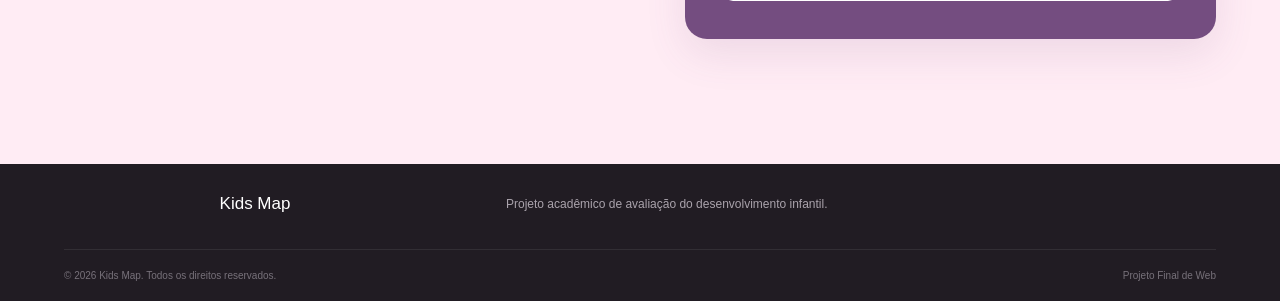
==== commit b5eefce3: "oi" ====
--- a/kids_map/index.html
+++ b/kids_map/index.html
@@ -42,7 +42,7 @@
         <section class="testes" id="testes">
             <div class="testes-intro">
                 <span class="section-label">NOSSA AVALIAÇÃO</span>
-                <h2>Entender o desenvolvimento é acompanhar cada<span> conquista.</span></h2>
+                <h2>Entender o desenvolvimento é acompanhar cada<span>conquista.</span></h2>
                 <p>Acompanhe o desenvolvimento motor infantil por meio de uma avaliação que observa diferentes habilidades importantes para o crescimento da criança.</p>
                 <div class="testes-destaque">
                     <span class="destaque-numero">05</span>
